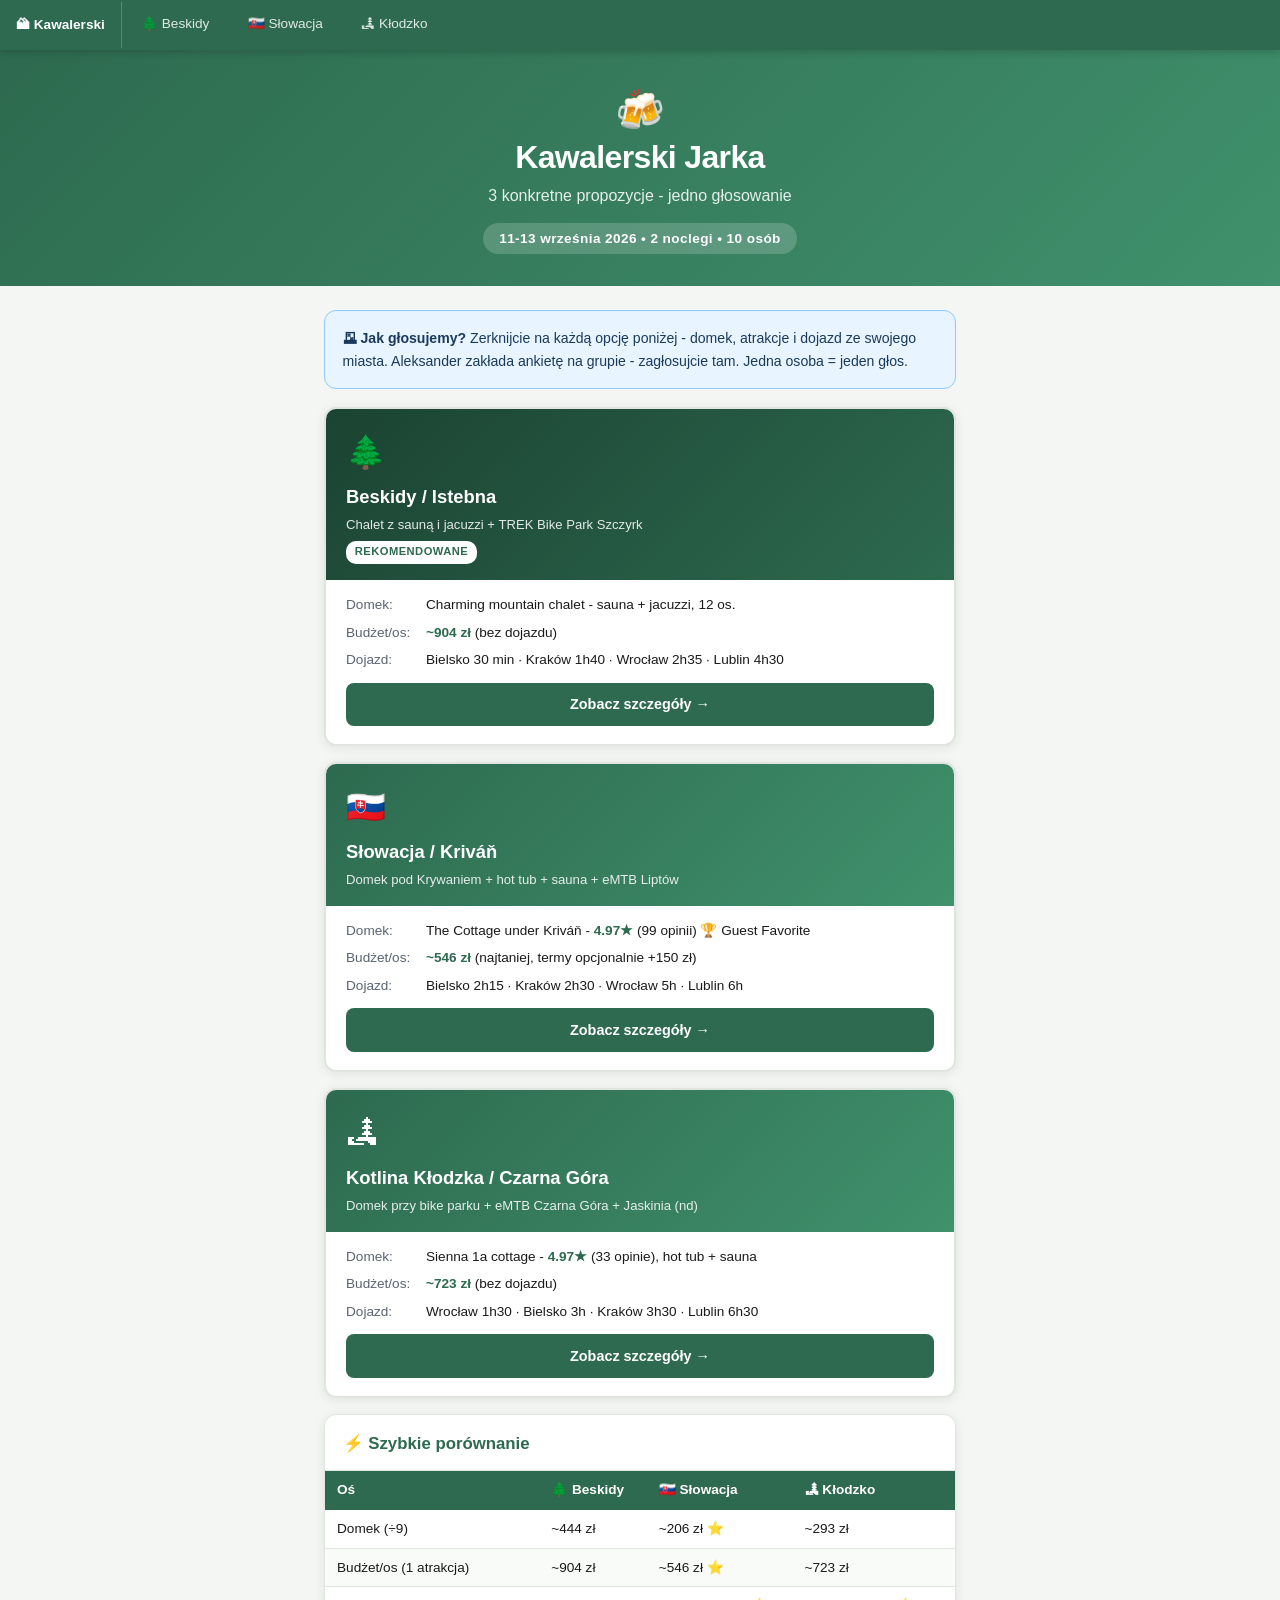
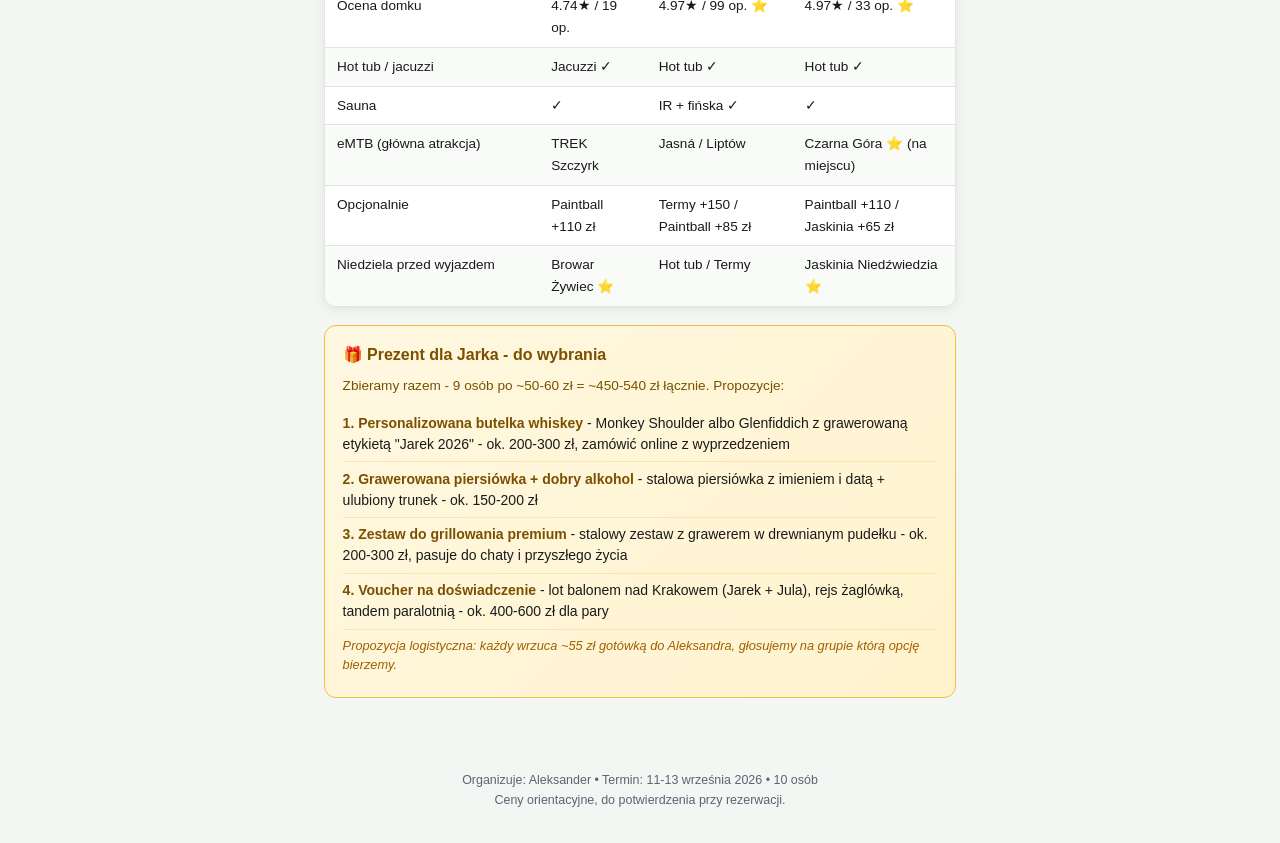
==== index.html @ 0583f452 "Budget: reduce to 1 main activity (eMTB), rest optional; add Fri/Sat/Sun schedule structure; fix Bes" ====
<!DOCTYPE html>
<html lang="pl">
<head>
  <meta charset="UTF-8">
  <meta name="viewport" content="width=device-width, initial-scale=1.0">
  <title>Kawalerski Jarka - 11-13.09.2026</title>
  <link rel="stylesheet" href="style.css">
</head>
<body>

<nav class="nav">
  <a href="index.html" class="nav-logo">🏔 Kawalerski</a>
  <a href="beskidy.html" class="nav-link">🌲 Beskidy</a>
  <a href="slowacja.html" class="nav-link">🇸🇰 Słowacja</a>
  <a href="klodzko.html" class="nav-link">🏞 Kłodzko</a>
</nav>

<div class="hero">
  <div class="hero-emoji">🍻</div>
  <h1 class="hero-title">Kawalerski Jarka</h1>
  <p class="hero-sub">3 konkretne propozycje - jedno głosowanie</p>
  <span class="hero-date">11-13 września 2026 &bull; 2 noclegi &bull; 10 osób</span>
</div>

<div class="container">

  <div class="poll-box">
    <p><strong>🗳 Jak głosujemy?</strong> Zerknijcie na każdą opcję poniżej - domek, atrakcje i dojazd ze swojego miasta. Aleksander zakłada ankietę na grupie - zagłosujcie tam. Jedna osoba = jeden głos.</p>
  </div>

  <a href="beskidy.html" class="option-card recommended">
    <div class="option-card-top">
      <div class="option-emoji">🌲</div>
      <div class="option-title">Beskidy / Istebna</div>
      <div class="option-tagline">Chalet z sauną i jacuzzi + TREK Bike Park Szczyrk</div>
      <span class="rec-badge">REKOMENDOWANE</span>
    </div>
    <div class="option-card-body">
      <div class="kv-row"><span class="kv-label">Domek:</span><span class="kv-val">Charming mountain chalet - sauna + jacuzzi, 12 os.</span></div>
      <div class="kv-row"><span class="kv-label">Budżet/os:</span><span class="kv-val"><strong>~904 zł</strong> (bez dojazdu)</span></div>
      <div class="kv-row"><span class="kv-label">Dojazd:</span><span class="kv-val">Bielsko 30 min · Kraków 1h40 · Wrocław 2h35 · Lublin 4h30</span></div>
      <div class="cta-btn">Zobacz szczegóły →</div>
    </div>
  </a>

  <a href="slowacja.html" class="option-card">
    <div class="option-card-top">
      <div class="option-emoji">🇸🇰</div>
      <div class="option-title">Słowacja / Kriváň</div>
      <div class="option-tagline">Domek pod Krywaniem + hot tub + sauna + eMTB Liptów</div>
    </div>
    <div class="option-card-body">
      <div class="kv-row"><span class="kv-label">Domek:</span><span class="kv-val">The Cottage under Kriváň - <strong>4.97★</strong> (99 opinii) 🏆 Guest Favorite</span></div>
      <div class="kv-row"><span class="kv-label">Budżet/os:</span><span class="kv-val"><strong>~546 zł</strong> (najtaniej, termy opcjonalnie +150 zł)</span></div>
      <div class="kv-row"><span class="kv-label">Dojazd:</span><span class="kv-val">Bielsko 2h15 · Kraków 2h30 · Wrocław 5h · Lublin 6h</span></div>
      <div class="cta-btn">Zobacz szczegóły →</div>
    </div>
  </a>

  <a href="klodzko.html" class="option-card">
    <div class="option-card-top">
      <div class="option-emoji">🏞</div>
      <div class="option-title">Kotlina Kłodzka / Czarna Góra</div>
      <div class="option-tagline">Domek przy bike parku + eMTB Czarna Góra + Jaskinia (nd)</div>
    </div>
    <div class="option-card-body">
      <div class="kv-row"><span class="kv-label">Domek:</span><span class="kv-val">Sienna 1a cottage - <strong>4.97★</strong> (33 opinie), hot tub + sauna</span></div>
      <div class="kv-row"><span class="kv-label">Budżet/os:</span><span class="kv-val"><strong>~723 zł</strong> (bez dojazdu)</span></div>
      <div class="kv-row"><span class="kv-label">Dojazd:</span><span class="kv-val">Wrocław 1h30 · Bielsko 3h · Kraków 3h30 · Lublin 6h30</span></div>
      <div class="cta-btn">Zobacz szczegóły →</div>
    </div>
  </a>

  <div class="card">
    <div class="card-header"><h2>⚡ Szybkie porównanie</h2></div>
    <div class="card-body" style="padding: 0;">
      <table>
        <thead>
          <tr>
            <th style="width:34%">Oś</th>
            <th>🌲 Beskidy</th>
            <th>🇸🇰 Słowacja</th>
            <th>🏞 Kłodzko</th>
          </tr>
        </thead>
        <tbody>
          <tr>
            <td>Domek (÷9)</td>
            <td>~444 zł</td>
            <td>~206 zł ⭐</td>
            <td>~293 zł</td>
          </tr>
          <tr>
            <td>Budżet/os (1 atrakcja)</td>
            <td>~904 zł</td>
            <td>~546 zł ⭐</td>
            <td>~723 zł</td>
          </tr>
          <tr>
            <td>Ocena domku</td>
            <td>4.74★ / 19 op.</td>
            <td>4.97★ / 99 op. ⭐</td>
            <td>4.97★ / 33 op. ⭐</td>
          </tr>
          <tr>
            <td>Hot tub / jacuzzi</td>
            <td>Jacuzzi ✓</td>
            <td>Hot tub ✓</td>
            <td>Hot tub ✓</td>
          </tr>
          <tr>
            <td>Sauna</td>
            <td>✓</td>
            <td>IR + fińska ✓</td>
            <td>✓</td>
          </tr>
          <tr>
            <td>eMTB (główna atrakcja)</td>
            <td>TREK Szczyrk</td>
            <td>Jasná / Liptów</td>
            <td>Czarna Góra ⭐ (na miejscu)</td>
          </tr>
          <tr>
            <td>Opcjonalnie</td>
            <td>Paintball +110 zł</td>
            <td>Termy +150 / Paintball +85 zł</td>
            <td>Paintball +110 / Jaskinia +65 zł</td>
          </tr>
          <tr>
            <td>Niedziela przed wyjazdem</td>
            <td>Browar Żywiec ⭐</td>
            <td>Hot tub / Termy</td>
            <td>Jaskinia Niedźwiedzia ⭐</td>
          </tr>
        </tbody>
      </table>
    </div>
  </div>

  <div class="gift-card">
    <h2>🎁 Prezent dla Jarka - do wybrania</h2>
    <p style="font-size:0.85rem; color:#7a5000; margin-bottom:0.6rem;">Zbieramy razem - 9 osób po ~50-60 zł = ~450-540 zł łącznie. Propozycje:</p>
    <div class="gift-item"><strong>1. Personalizowana butelka whiskey</strong> - Monkey Shoulder albo Glenfiddich z grawerowaną etykietą "Jarek 2026" - ok. 200-300 zł, zamówić online z wyprzedzeniem</div>
    <div class="gift-item"><strong>2. Grawerowana piersiówka + dobry alkohol</strong> - stalowa piersiówka z imieniem i datą + ulubiony trunek - ok. 150-200 zł</div>
    <div class="gift-item"><strong>3. Zestaw do grillowania premium</strong> - stalowy zestaw z grawerem w drewnianym pudełku - ok. 200-300 zł, pasuje do chaty i przyszłego życia</div>
    <div class="gift-item"><strong>4. Voucher na doświadczenie</strong> - lot balonem nad Krakowem (Jarek + Jula), rejs żaglówką, tandem paralotnią - ok. 400-600 zł dla pary</div>
    <div class="gift-item" style="border-bottom:none; font-size:0.8rem; color:#a06000;"><em>Propozycja logistyczna: każdy wrzuca ~55 zł gotówką do Aleksandra, głosujemy na grupie którą opcję bierzemy.</em></div>
  </div>

</div>

<div class="footer">
  Organizuje: Aleksander &bull; Termin: 11-13 września 2026 &bull; 10 osób<br>
  Ceny orientacyjne, do potwierdzenia przy rezerwacji.
</div>

</body>
</html>
---- style.css ----
/* ===== RESET & BASE ===== */
*, *::before, *::after { box-sizing: border-box; margin: 0; padding: 0; }

:root {
  --bg: #f4f6f3;
  --card: #ffffff;
  --green: #2d6a4f;
  --green-light: #40916c;
  --green-pale: #d8f3dc;
  --orange: #e76f51;
  --orange-pale: #fdf0eb;
  --text: #1a1a1a;
  --muted: #5a6472;
  --border: #e0e5e0;
  --shadow: 0 2px 12px rgba(0,0,0,0.08);
  --radius: 12px;
}

html { font-size: 16px; scroll-behavior: smooth; }

body {
  font-family: -apple-system, BlinkMacSystemFont, "Segoe UI", Roboto, sans-serif;
  background: var(--bg);
  color: var(--text);
  line-height: 1.6;
  min-height: 100vh;
}

a { color: var(--green); text-decoration: none; }
a:hover { text-decoration: underline; }

img { max-width: 100%; }

/* ===== NAV ===== */
.nav {
  position: sticky;
  top: 0;
  z-index: 100;
  background: var(--green);
  color: #fff;
  display: flex;
  align-items: center;
  gap: 0;
  overflow-x: auto;
  -webkit-overflow-scrolling: touch;
  box-shadow: 0 2px 8px rgba(0,0,0,0.18);
}

.nav-logo {
  font-weight: 700;
  font-size: 0.85rem;
  white-space: nowrap;
  padding: 0.75rem 1rem;
  color: #fff;
  border-right: 1px solid rgba(255,255,255,0.2);
  text-decoration: none;
}

.nav-link {
  display: block;
  padding: 0.75rem 1rem;
  color: rgba(255,255,255,0.85);
  font-size: 0.8rem;
  white-space: nowrap;
  font-weight: 500;
  border-bottom: 3px solid transparent;
  transition: color 0.15s, border-color 0.15s;
  text-decoration: none;
}

.nav-link:hover,
.nav-link.active {
  color: #fff;
  border-bottom-color: #fff;
  text-decoration: none;
}

/* ===== HERO ===== */
.hero {
  background: linear-gradient(135deg, var(--green) 0%, var(--green-light) 100%);
  color: #fff;
  padding: 2.5rem 1.25rem 2rem;
  text-align: center;
}

.hero-emoji { font-size: 2.5rem; line-height: 1; margin-bottom: 0.5rem; }
.hero-title { font-size: 1.7rem; font-weight: 800; letter-spacing: -0.02em; line-height: 1.2; }
.hero-sub { font-size: 1rem; opacity: 0.88; margin-top: 0.4rem; font-weight: 400; }
.hero-date {
  display: inline-block;
  margin-top: 0.9rem;
  background: rgba(255,255,255,0.18);
  border-radius: 20px;
  padding: 0.3rem 1rem;
  font-size: 0.85rem;
  font-weight: 600;
  letter-spacing: 0.03em;
}

/* Region hero */
.hero-region {
  background: linear-gradient(135deg, #1b4332 0%, var(--green) 100%);
  padding: 2rem 1.25rem 1.5rem;
}
.hero-region .hero-title { font-size: 1.5rem; }

/* ===== MAIN CONTAINER ===== */
.container {
  max-width: 680px;
  margin: 0 auto;
  padding: 1.25rem;
}

/* ===== ALERT BOX ===== */
.alert {
  background: var(--orange-pale);
  border-left: 4px solid var(--orange);
  border-radius: var(--radius);
  padding: 1rem 1.1rem;
  margin-bottom: 1.25rem;
}
.alert-title { font-weight: 700; font-size: 0.95rem; margin-bottom: 0.25rem; }
.alert p { font-size: 0.88rem; color: #444; line-height: 1.5; }

/* ===== CARDS ===== */
.card {
  background: var(--card);
  border-radius: var(--radius);
  box-shadow: var(--shadow);
  margin-bottom: 1.1rem;
  overflow: hidden;
  border: 1px solid var(--border);
}

.card-header {
  padding: 1rem 1.1rem 0.75rem;
  border-bottom: 1px solid var(--border);
}

.card-header h2 {
  font-size: 1.05rem;
  font-weight: 700;
  color: var(--green);
  display: flex;
  align-items: center;
  gap: 0.4rem;
}

.card-body { padding: 0.9rem 1.1rem; }

/* ===== OPTION CARDS (index) ===== */
.option-card {
  display: block;
  background: var(--card);
  border-radius: var(--radius);
  box-shadow: var(--shadow);
  margin-bottom: 1rem;
  overflow: hidden;
  border: 2px solid var(--border);
  transition: border-color 0.18s, box-shadow 0.18s;
  text-decoration: none;
  color: var(--text);
}

.option-card:hover {
  border-color: var(--green-light);
  box-shadow: 0 4px 20px rgba(45,106,79,0.15);
  text-decoration: none;
}

.option-card-top {
  background: linear-gradient(135deg, var(--green) 0%, var(--green-light) 100%);
  color: #fff;
  padding: 1.1rem 1.25rem 1rem;
}

.option-card.recommended .option-card-top {
  background: linear-gradient(135deg, #1b4332 0%, var(--green) 100%);
}

.option-card-top .option-emoji { font-size: 2rem; }
.option-card-top .option-title {
  font-size: 1.15rem;
  font-weight: 800;
  margin-top: 0.25rem;
}
.option-card-top .option-tagline {
  font-size: 0.82rem;
  opacity: 0.88;
  margin-top: 0.15rem;
}

.rec-badge {
  display: inline-block;
  background: #fff;
  color: var(--green);
  font-size: 0.7rem;
  font-weight: 700;
  border-radius: 10px;
  padding: 0.15rem 0.55rem;
  margin-top: 0.4rem;
  letter-spacing: 0.04em;
}

.option-card-body { padding: 0.9rem 1.25rem 1rem; }

.kv-row {
  display: flex;
  gap: 0.5rem;
  font-size: 0.85rem;
  margin-bottom: 0.35rem;
}
.kv-label { color: var(--muted); flex-shrink: 0; width: 72px; }
.kv-val { font-weight: 500; }
.kv-val strong { color: var(--green); }

.cta-btn {
  display: block;
  margin: 0.75rem 0 0.1rem;
  background: var(--green);
  color: #fff;
  border-radius: 8px;
  padding: 0.65rem 1rem;
  text-align: center;
  font-weight: 700;
  font-size: 0.9rem;
  text-decoration: none;
  transition: background 0.15s;
}
.cta-btn:hover { background: var(--green-light); text-decoration: none; color: #fff; }

/* ===== TABLES ===== */
table {
  width: 100%;
  border-collapse: collapse;
  font-size: 0.85rem;
}

th {
  background: var(--green);
  color: #fff;
  padding: 0.55rem 0.75rem;
  text-align: left;
  font-weight: 600;
}

td {
  padding: 0.5rem 0.75rem;
  border-bottom: 1px solid var(--border);
  vertical-align: top;
}

tr:last-child td { border-bottom: none; }
tr:nth-child(even) td { background: #f9fbf9; }

.total-row td { font-weight: 700; background: var(--green-pale) !important; }

/* ===== PILLS / BADGES ===== */
.badge {
  display: inline-block;
  padding: 0.2rem 0.6rem;
  border-radius: 12px;
  font-size: 0.75rem;
  font-weight: 600;
}
.badge-green { background: var(--green-pale); color: var(--green); }
.badge-orange { background: var(--orange-pale); color: #c0392b; }

/* ===== PROS/CONS ===== */
.pro-con { display: flex; flex-direction: column; gap: 0.4rem; }
.pro, .con {
  font-size: 0.875rem;
  padding: 0.35rem 0.75rem;
  border-radius: 8px;
}
.pro { background: var(--green-pale); color: #1b4332; }
.pro::before { content: "✓ "; font-weight: 700; }
.con { background: #fff3f2; color: #7b2d2d; }
.con::before { content: "- "; font-weight: 700; }

/* ===== SECTION HEADINGS ===== */
.section-title {
  font-size: 0.7rem;
  font-weight: 700;
  letter-spacing: 0.08em;
  text-transform: uppercase;
  color: var(--muted);
  margin-bottom: 0.6rem;
  margin-top: 0.25rem;
}

/* ===== INFO LIST ===== */
.info-list { list-style: none; }
.info-list li {
  font-size: 0.875rem;
  padding: 0.3rem 0;
  border-bottom: 1px solid var(--border);
  line-height: 1.5;
}
.info-list li:last-child { border-bottom: none; }
.info-list li::before { content: "- "; color: var(--green); font-weight: 700; }

/* ===== FOOTER ===== */
.footer {
  text-align: center;
  color: var(--muted);
  font-size: 0.78rem;
  padding: 2rem 1rem;
}

/* ===== HOW TO VOTE ===== */
.vote-box {
  background: var(--green-pale);
  border-radius: var(--radius);
  padding: 1rem 1.1rem;
  margin-bottom: 1.25rem;
  border: 1px solid rgba(45,106,79,0.2);
}
.vote-box p { font-size: 0.88rem; color: #1b4332; }

/* ===== BACK LINK ===== */
.back-link {
  display: inline-flex;
  align-items: center;
  gap: 0.35rem;
  color: var(--muted);
  font-size: 0.82rem;
  padding: 0.6rem 0 0.5rem;
}
.back-link:hover { color: var(--green); text-decoration: none; }

/* ===== PHOTO GALLERY ===== */
.photo-gallery {
  display: flex;
  gap: 0.5rem;
  overflow-x: auto;
  -webkit-overflow-scrolling: touch;
  padding-bottom: 0.5rem;
  scroll-snap-type: x mandatory;
  margin: -0.1rem -0.1rem 0.75rem;
}
.photo-gallery img {
  width: 260px;
  height: 180px;
  object-fit: cover;
  border-radius: 8px;
  flex-shrink: 0;
  scroll-snap-align: start;
  border: 1px solid var(--border);
}
.photo-gallery a { display: contents; }

/* ===== AIRBNB BADGE ===== */
.airbnb-link {
  display: inline-flex;
  align-items: center;
  gap: 0.4rem;
  background: #FF5A5F;
  color: #fff;
  border-radius: 8px;
  padding: 0.45rem 0.9rem;
  font-size: 0.8rem;
  font-weight: 700;
  text-decoration: none;
  margin-bottom: 0.75rem;
}
.airbnb-link:hover { background: #e0484d; color: #fff; text-decoration: none; }

/* ===== RATING BADGE ===== */
.rating-row {
  display: flex;
  align-items: center;
  gap: 0.6rem;
  margin-bottom: 0.5rem;
  flex-wrap: wrap;
}
.rating-badge {
  display: inline-flex;
  align-items: center;
  gap: 0.25rem;
  background: #fff8e1;
  color: #8a6000;
  border-radius: 8px;
  padding: 0.25rem 0.6rem;
  font-size: 0.8rem;
  font-weight: 700;
  border: 1px solid #f0d060;
}
.guest-fav {
  display: inline-block;
  background: var(--green-pale);
  color: var(--green);
  border-radius: 8px;
  padding: 0.25rem 0.6rem;
  font-size: 0.78rem;
  font-weight: 600;
}

/* ===== GIFT SECTION ===== */
.gift-card {
  background: linear-gradient(135deg, #fff8e1, #fff3cd);
  border: 1.5px solid #f0c040;
  border-radius: var(--radius);
  padding: 1rem 1.1rem;
  margin-bottom: 1.1rem;
}
.gift-card h2 { color: #7a5000; font-size: 1rem; margin-bottom: 0.5rem; }
.gift-item {
  font-size: 0.875rem;
  padding: 0.4rem 0;
  border-bottom: 1px solid rgba(240,192,64,0.3);
  line-height: 1.5;
}
.gift-item:last-child { border-bottom: none; }
.gift-item strong { color: #7a5000; }

/* ===== POLL BOX ===== */
.poll-box {
  background: #e8f4ff;
  border: 1.5px solid #90caf9;
  border-radius: var(--radius);
  padding: 1rem 1.1rem;
  margin-bottom: 1.1rem;
}
.poll-box p { font-size: 0.88rem; color: #1a3a5c; line-height: 1.6; }
.poll-box strong { color: #1a3a5c; }

/* ===== RESPONSIVE ===== */
@media (min-width: 480px) {
  .hero-title { font-size: 2rem; }
  .hero-region .hero-title { font-size: 1.75rem; }
  .nav-link { font-size: 0.85rem; padding: 0.8rem 1.2rem; }
  .container { padding: 1.5rem; }
}
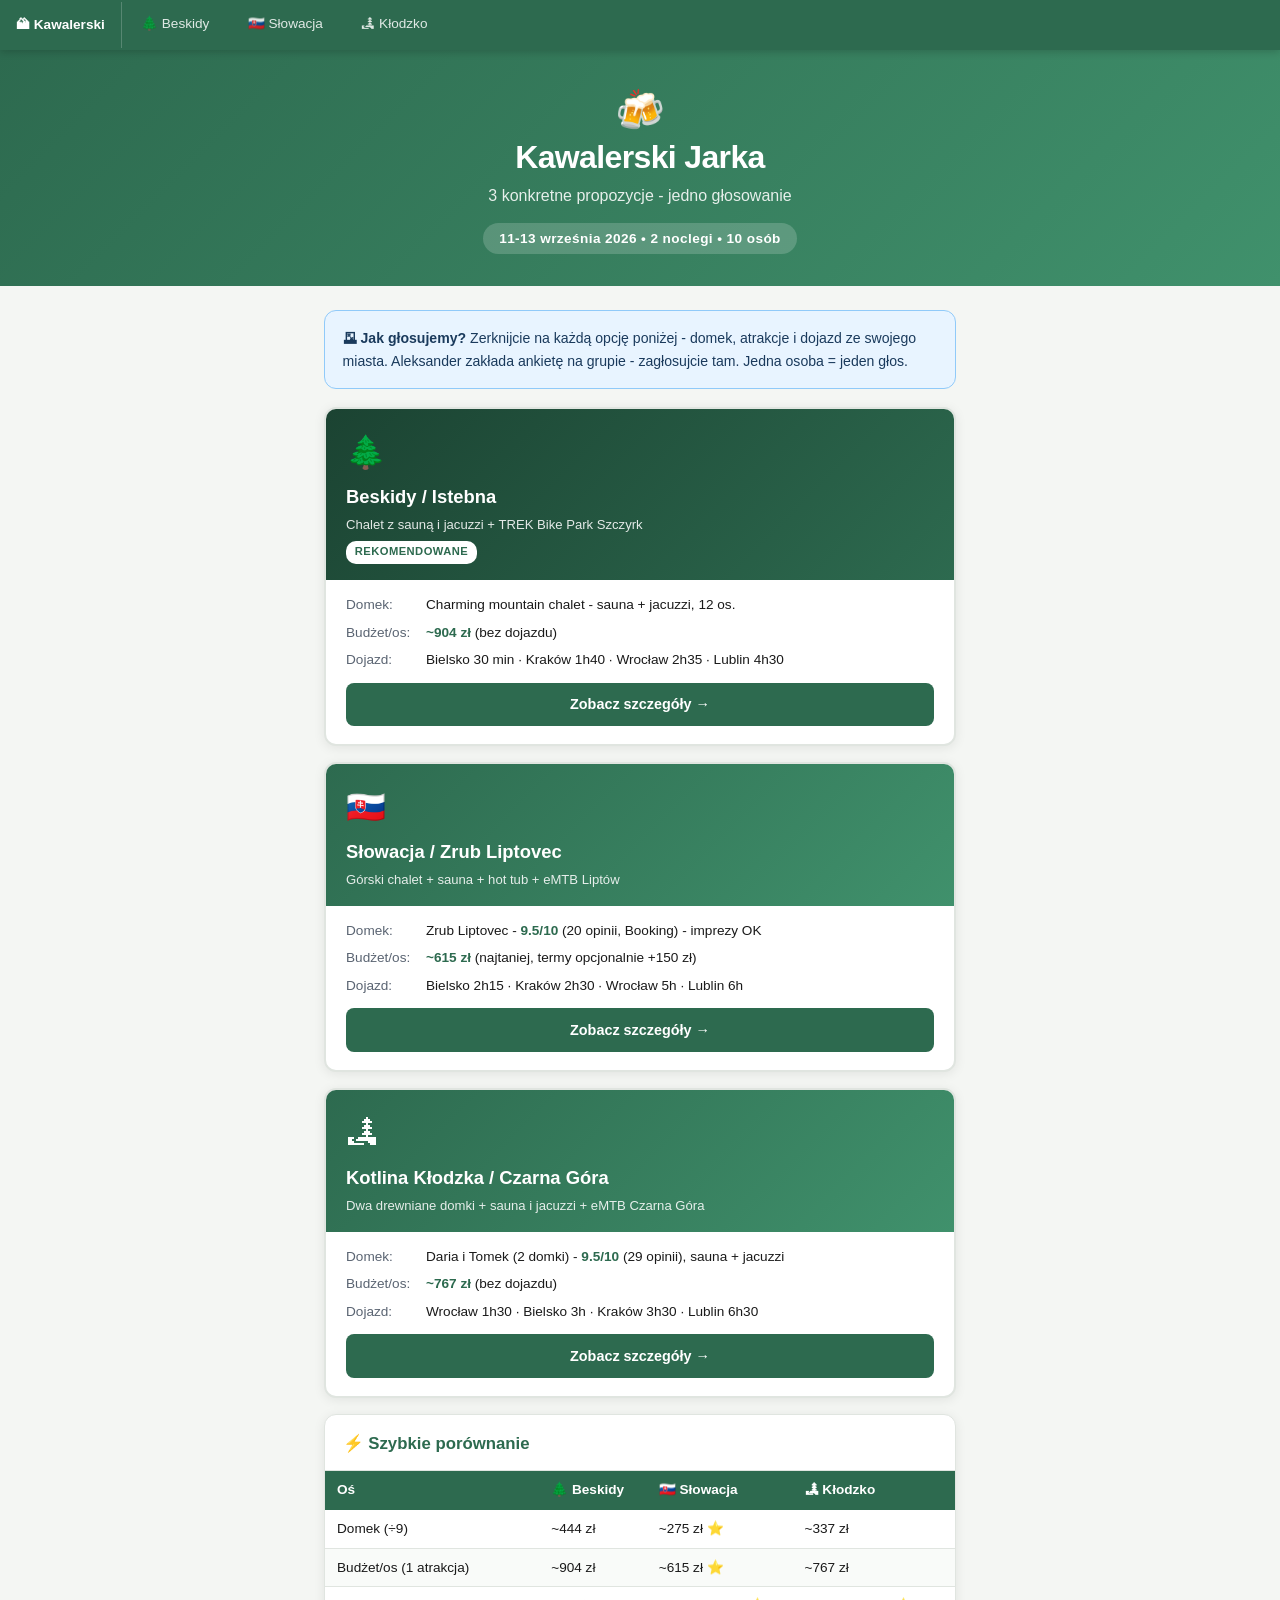
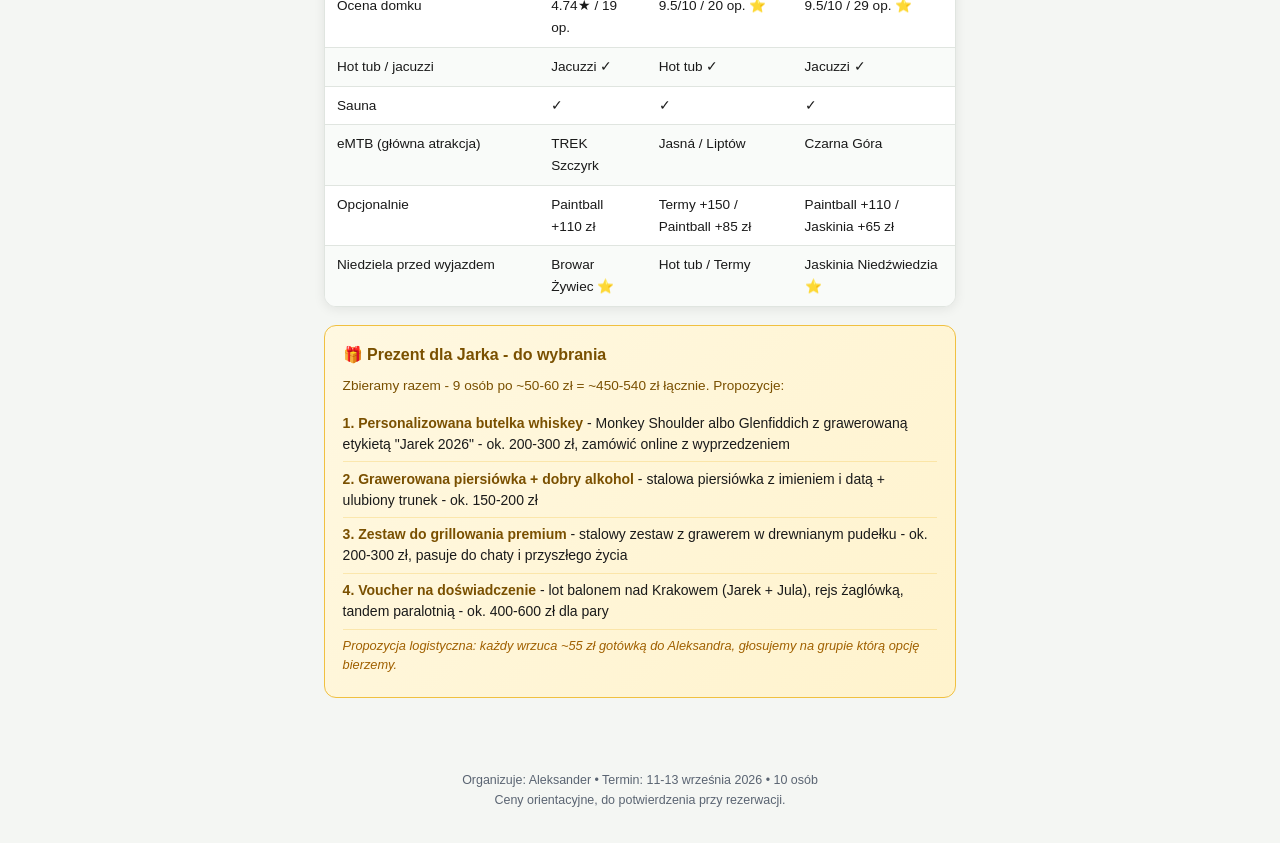
==== commit f3979aaf: "Update all cabins: Zrub Liptovec (SK) + Daria i Tomek (Klodzko), new budgets" ====
--- a/index.html
+++ b/index.html
@@ -46,12 +46,12 @@
   <a href="slowacja.html" class="option-card">
     <div class="option-card-top">
       <div class="option-emoji">🇸🇰</div>
-      <div class="option-title">Słowacja / Kriváň</div>
-      <div class="option-tagline">Domek pod Krywaniem + hot tub + sauna + eMTB Liptów</div>
+      <div class="option-title">Słowacja / Zrub Liptovec</div>
+      <div class="option-tagline">Górski chalet + sauna + hot tub + eMTB Liptów</div>
     </div>
     <div class="option-card-body">
-      <div class="kv-row"><span class="kv-label">Domek:</span><span class="kv-val">The Cottage under Kriváň - <strong>4.97★</strong> (99 opinii) 🏆 Guest Favorite</span></div>
-      <div class="kv-row"><span class="kv-label">Budżet/os:</span><span class="kv-val"><strong>~546 zł</strong> (najtaniej, termy opcjonalnie +150 zł)</span></div>
+      <div class="kv-row"><span class="kv-label">Domek:</span><span class="kv-val">Zrub Liptovec - <strong>9.5/10</strong> (20 opinii, Booking) - imprezy OK</span></div>
+      <div class="kv-row"><span class="kv-label">Budżet/os:</span><span class="kv-val"><strong>~615 zł</strong> (najtaniej, termy opcjonalnie +150 zł)</span></div>
       <div class="kv-row"><span class="kv-label">Dojazd:</span><span class="kv-val">Bielsko 2h15 · Kraków 2h30 · Wrocław 5h · Lublin 6h</span></div>
       <div class="cta-btn">Zobacz szczegóły →</div>
     </div>
@@ -61,11 +61,11 @@
     <div class="option-card-top">
       <div class="option-emoji">🏞</div>
       <div class="option-title">Kotlina Kłodzka / Czarna Góra</div>
-      <div class="option-tagline">Domek przy bike parku + eMTB Czarna Góra + Jaskinia (nd)</div>
+      <div class="option-tagline">Dwa drewniane domki + sauna i jacuzzi + eMTB Czarna Góra</div>
     </div>
     <div class="option-card-body">
-      <div class="kv-row"><span class="kv-label">Domek:</span><span class="kv-val">Sienna 1a cottage - <strong>4.97★</strong> (33 opinie), hot tub + sauna</span></div>
-      <div class="kv-row"><span class="kv-label">Budżet/os:</span><span class="kv-val"><strong>~723 zł</strong> (bez dojazdu)</span></div>
+      <div class="kv-row"><span class="kv-label">Domek:</span><span class="kv-val">Daria i Tomek (2 domki) - <strong>9.5/10</strong> (29 opinii), sauna + jacuzzi</span></div>
+      <div class="kv-row"><span class="kv-label">Budżet/os:</span><span class="kv-val"><strong>~767 zł</strong> (bez dojazdu)</span></div>
       <div class="kv-row"><span class="kv-label">Dojazd:</span><span class="kv-val">Wrocław 1h30 · Bielsko 3h · Kraków 3h30 · Lublin 6h30</span></div>
       <div class="cta-btn">Zobacz szczegóły →</div>
     </div>
@@ -87,38 +87,38 @@
           <tr>
             <td>Domek (÷9)</td>
             <td>~444 zł</td>
-            <td>~206 zł ⭐</td>
-            <td>~293 zł</td>
+            <td>~275 zł ⭐</td>
+            <td>~337 zł</td>
           </tr>
           <tr>
             <td>Budżet/os (1 atrakcja)</td>
             <td>~904 zł</td>
-            <td>~546 zł ⭐</td>
-            <td>~723 zł</td>
+            <td>~615 zł ⭐</td>
+            <td>~767 zł</td>
           </tr>
           <tr>
             <td>Ocena domku</td>
             <td>4.74★ / 19 op.</td>
-            <td>4.97★ / 99 op. ⭐</td>
-            <td>4.97★ / 33 op. ⭐</td>
+            <td>9.5/10 / 20 op. ⭐</td>
+            <td>9.5/10 / 29 op. ⭐</td>
           </tr>
           <tr>
             <td>Hot tub / jacuzzi</td>
             <td>Jacuzzi ✓</td>
             <td>Hot tub ✓</td>
-            <td>Hot tub ✓</td>
+            <td>Jacuzzi ✓</td>
           </tr>
           <tr>
             <td>Sauna</td>
             <td>✓</td>
-            <td>IR + fińska ✓</td>
+            <td>✓</td>
             <td>✓</td>
           </tr>
           <tr>
             <td>eMTB (główna atrakcja)</td>
             <td>TREK Szczyrk</td>
             <td>Jasná / Liptów</td>
-            <td>Czarna Góra ⭐ (na miejscu)</td>
+            <td>Czarna Góra</td>
           </tr>
           <tr>
             <td>Opcjonalnie</td>
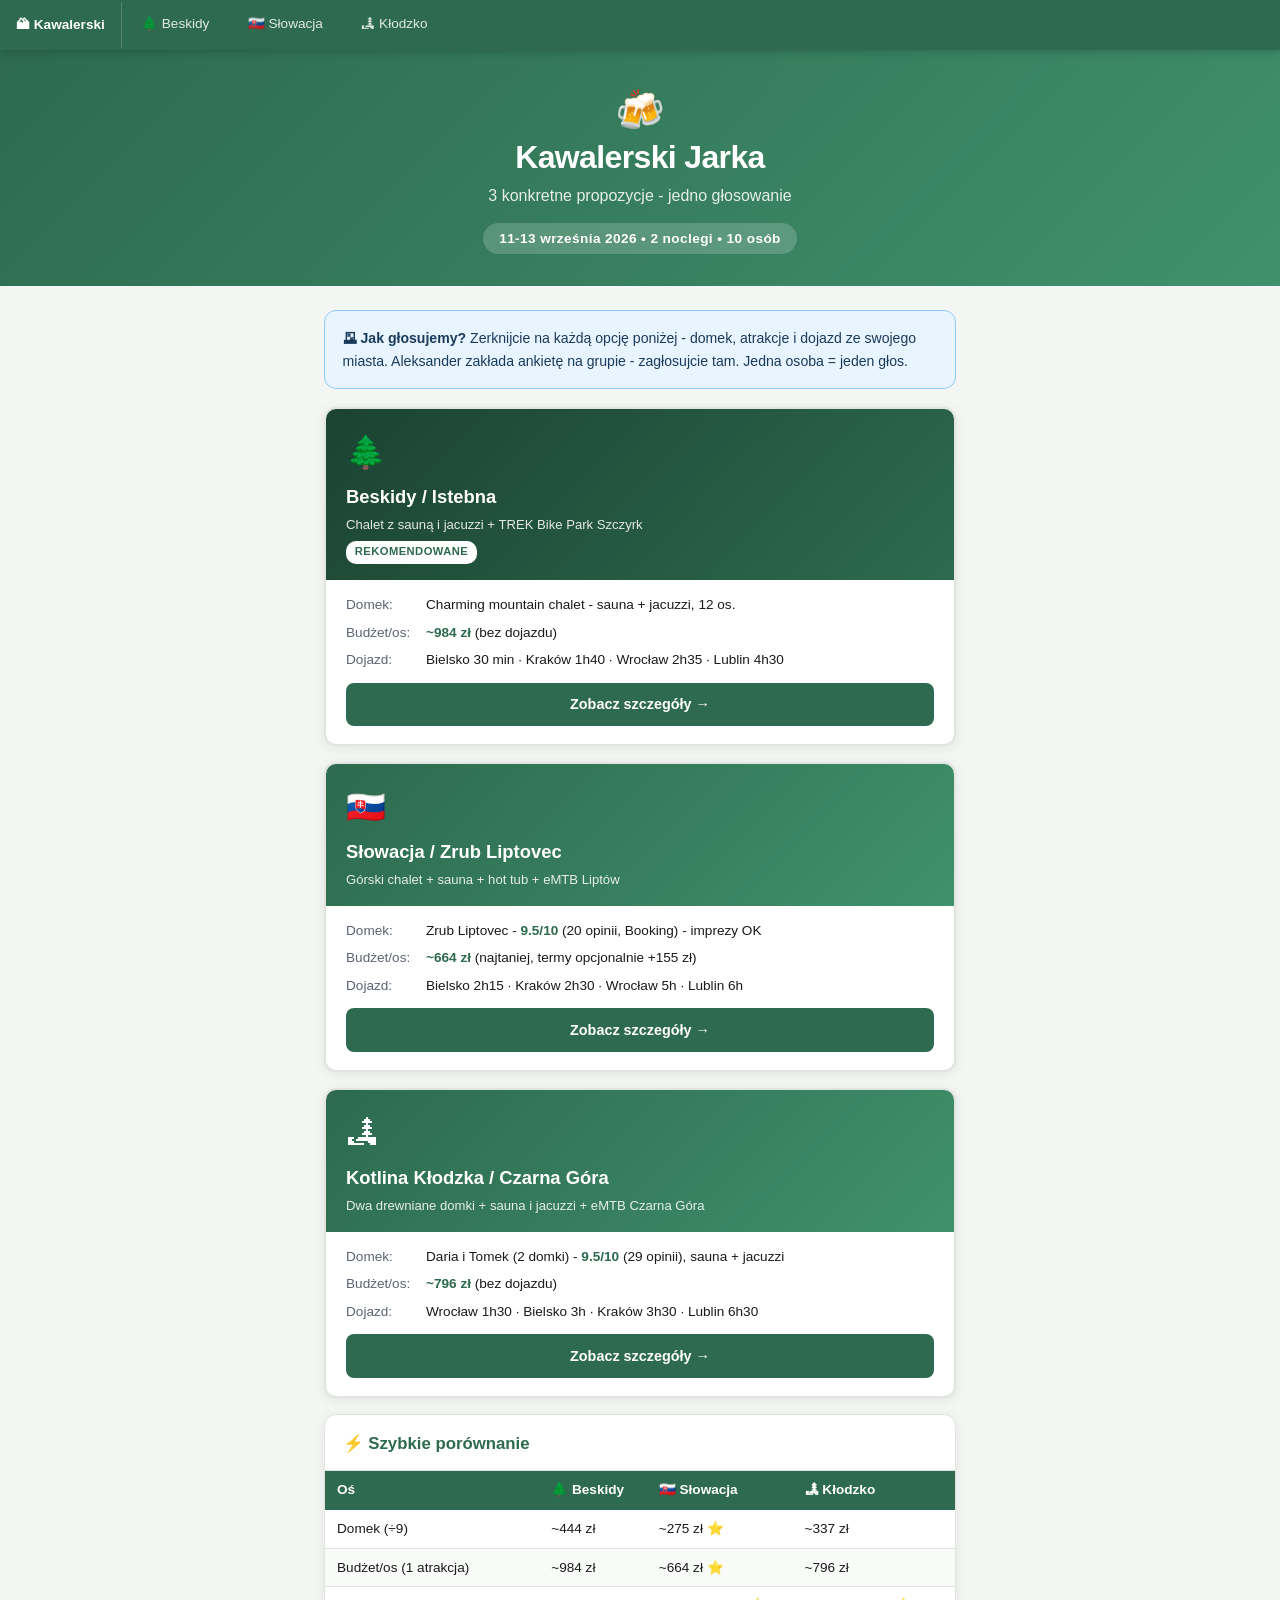
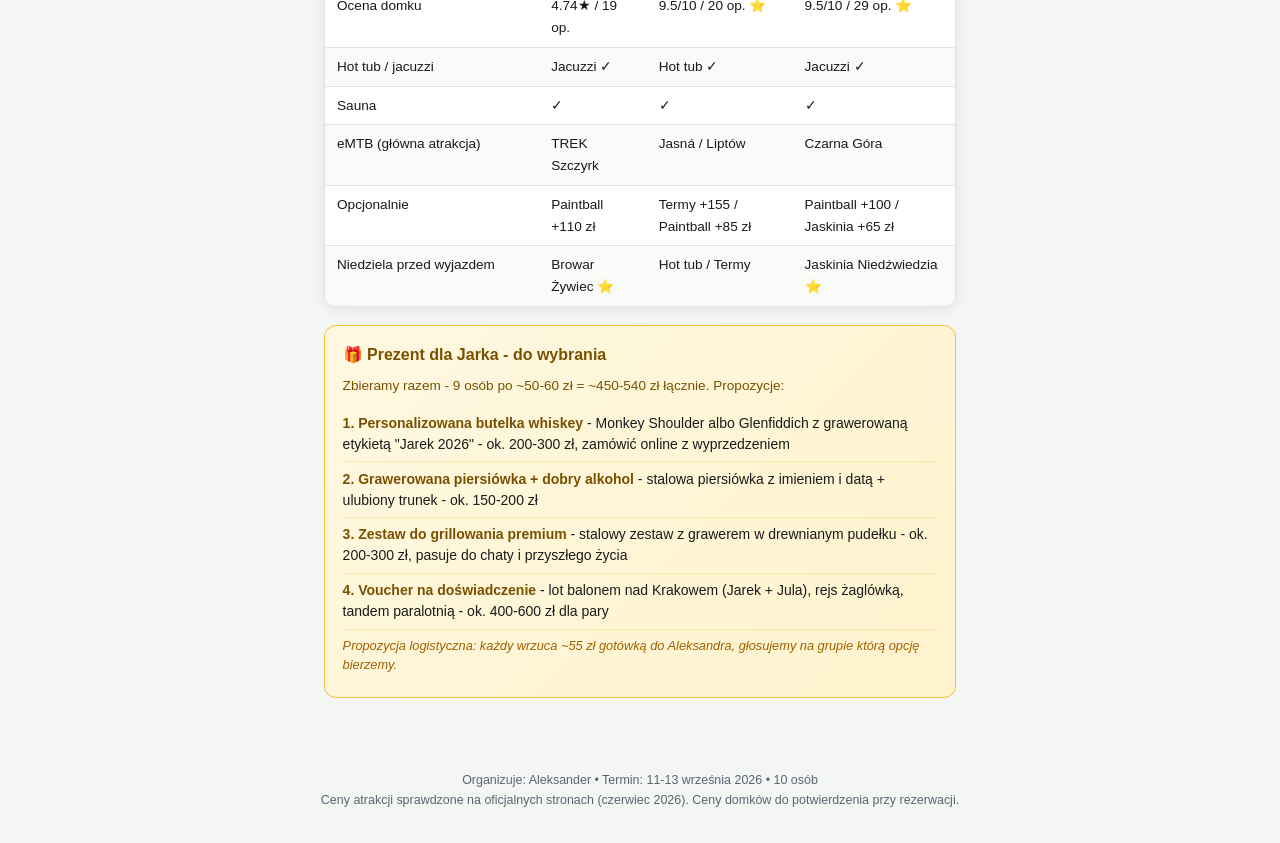
==== commit 38a3d3b3: "Fact-check: update all attraction prices from official sources (June 2026)" ====
--- a/index.html
+++ b/index.html
@@ -37,7 +37,7 @@
     </div>
     <div class="option-card-body">
       <div class="kv-row"><span class="kv-label">Domek:</span><span class="kv-val">Charming mountain chalet - sauna + jacuzzi, 12 os.</span></div>
-      <div class="kv-row"><span class="kv-label">Budżet/os:</span><span class="kv-val"><strong>~904 zł</strong> (bez dojazdu)</span></div>
+      <div class="kv-row"><span class="kv-label">Budżet/os:</span><span class="kv-val"><strong>~984 zł</strong> (bez dojazdu)</span></div>
       <div class="kv-row"><span class="kv-label">Dojazd:</span><span class="kv-val">Bielsko 30 min · Kraków 1h40 · Wrocław 2h35 · Lublin 4h30</span></div>
       <div class="cta-btn">Zobacz szczegóły →</div>
     </div>
@@ -51,7 +51,7 @@
     </div>
     <div class="option-card-body">
       <div class="kv-row"><span class="kv-label">Domek:</span><span class="kv-val">Zrub Liptovec - <strong>9.5/10</strong> (20 opinii, Booking) - imprezy OK</span></div>
-      <div class="kv-row"><span class="kv-label">Budżet/os:</span><span class="kv-val"><strong>~615 zł</strong> (najtaniej, termy opcjonalnie +150 zł)</span></div>
+      <div class="kv-row"><span class="kv-label">Budżet/os:</span><span class="kv-val"><strong>~664 zł</strong> (najtaniej, termy opcjonalnie +155 zł)</span></div>
       <div class="kv-row"><span class="kv-label">Dojazd:</span><span class="kv-val">Bielsko 2h15 · Kraków 2h30 · Wrocław 5h · Lublin 6h</span></div>
       <div class="cta-btn">Zobacz szczegóły →</div>
     </div>
@@ -65,7 +65,7 @@
     </div>
     <div class="option-card-body">
       <div class="kv-row"><span class="kv-label">Domek:</span><span class="kv-val">Daria i Tomek (2 domki) - <strong>9.5/10</strong> (29 opinii), sauna + jacuzzi</span></div>
-      <div class="kv-row"><span class="kv-label">Budżet/os:</span><span class="kv-val"><strong>~767 zł</strong> (bez dojazdu)</span></div>
+      <div class="kv-row"><span class="kv-label">Budżet/os:</span><span class="kv-val"><strong>~796 zł</strong> (bez dojazdu)</span></div>
       <div class="kv-row"><span class="kv-label">Dojazd:</span><span class="kv-val">Wrocław 1h30 · Bielsko 3h · Kraków 3h30 · Lublin 6h30</span></div>
       <div class="cta-btn">Zobacz szczegóły →</div>
     </div>
@@ -92,9 +92,9 @@
           </tr>
           <tr>
             <td>Budżet/os (1 atrakcja)</td>
-            <td>~904 zł</td>
-            <td>~615 zł ⭐</td>
-            <td>~767 zł</td>
+            <td>~984 zł</td>
+            <td>~664 zł ⭐</td>
+            <td>~796 zł</td>
           </tr>
           <tr>
             <td>Ocena domku</td>
@@ -123,8 +123,8 @@
           <tr>
             <td>Opcjonalnie</td>
             <td>Paintball +110 zł</td>
-            <td>Termy +150 / Paintball +85 zł</td>
-            <td>Paintball +110 / Jaskinia +65 zł</td>
+            <td>Termy +155 / Paintball +85 zł</td>
+            <td>Paintball +100 / Jaskinia +65 zł</td>
           </tr>
           <tr>
             <td>Niedziela przed wyjazdem</td>
@@ -151,7 +151,7 @@
 
 <div class="footer">
   Organizuje: Aleksander &bull; Termin: 11-13 września 2026 &bull; 10 osób<br>
-  Ceny orientacyjne, do potwierdzenia przy rezerwacji.
+  Ceny atrakcji sprawdzone na oficjalnych stronach (czerwiec 2026). Ceny domków do potwierdzenia przy rezerwacji.
 </div>
 
 </body>
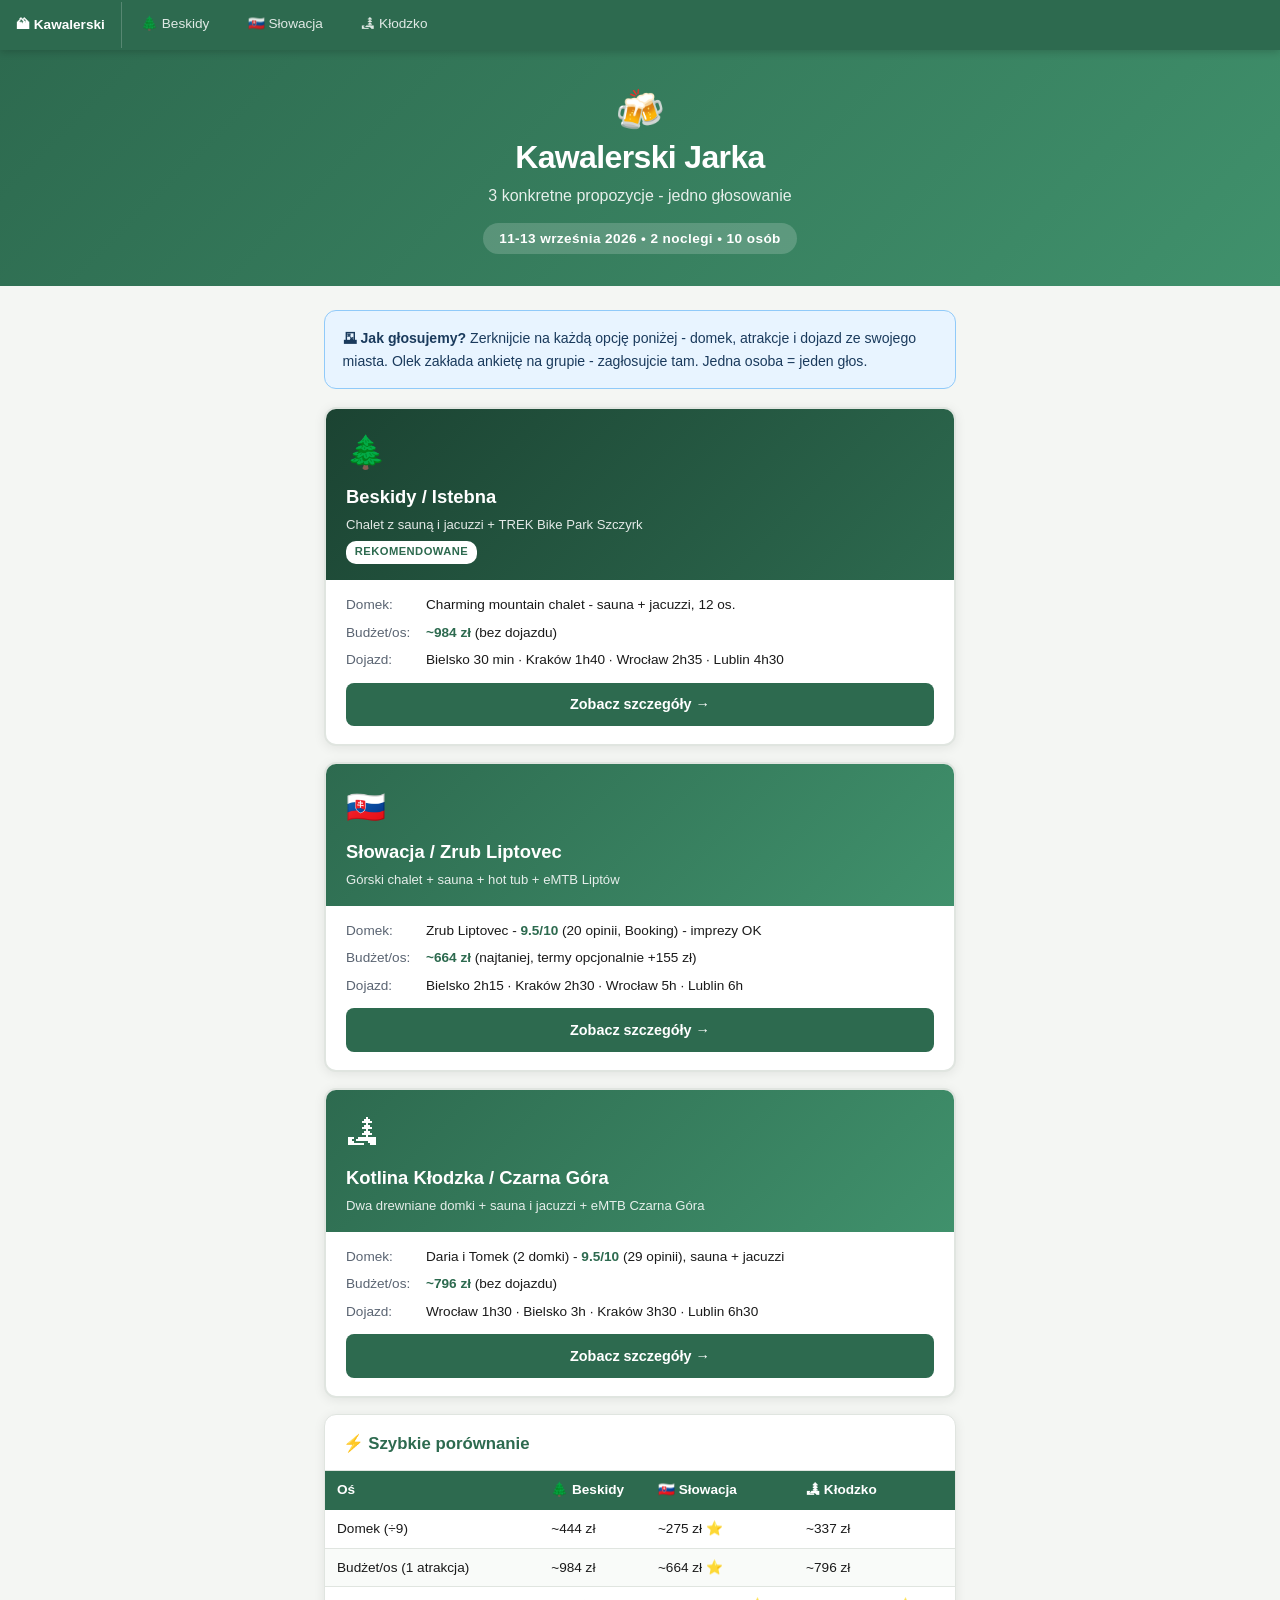
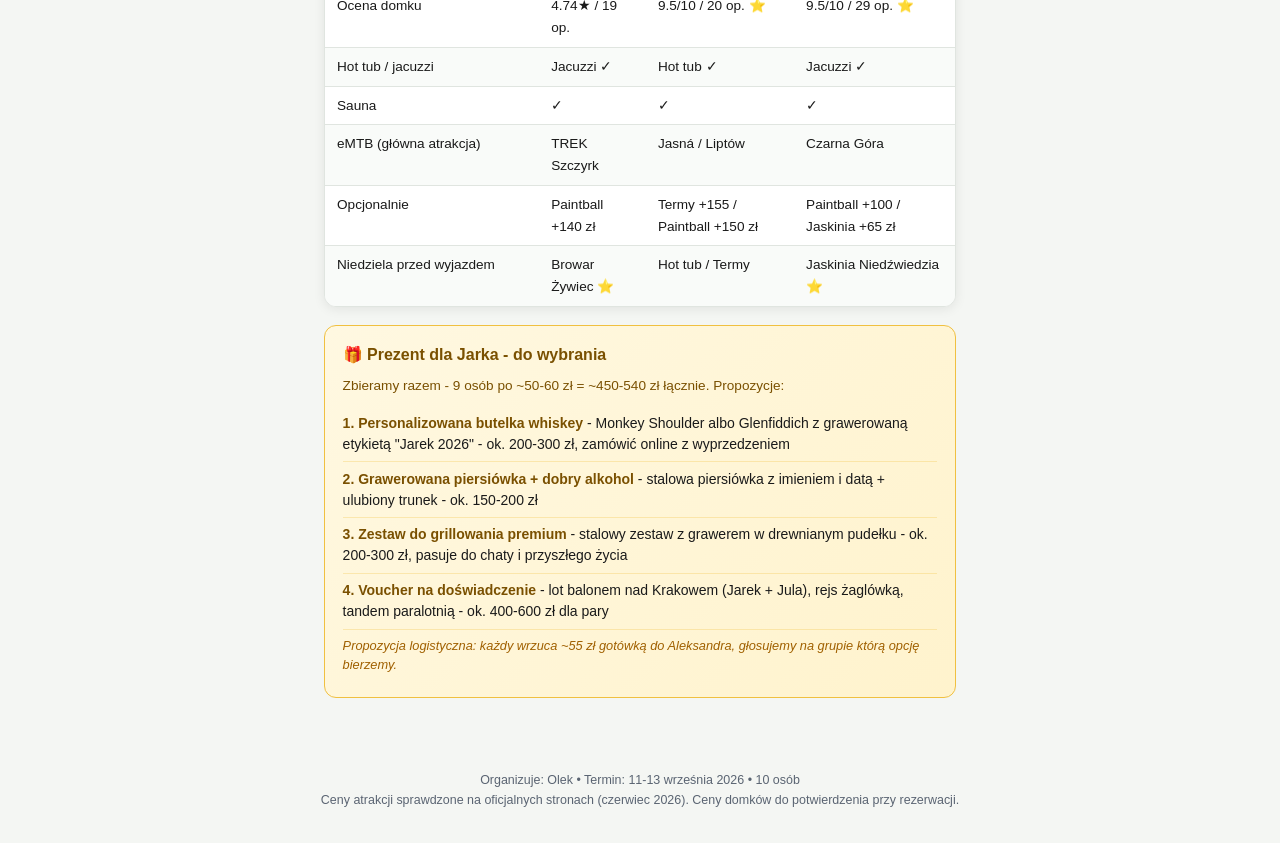
==== commit 0d60806a: "Schedule: Fri/Sat/Sun layout, confirmed paintball, Aleksander->Olek" ====
--- a/index.html
+++ b/index.html
@@ -25,7 +25,7 @@
 <div class="container">
 
   <div class="poll-box">
-    <p><strong>🗳 Jak głosujemy?</strong> Zerknijcie na każdą opcję poniżej - domek, atrakcje i dojazd ze swojego miasta. Aleksander zakłada ankietę na grupie - zagłosujcie tam. Jedna osoba = jeden głos.</p>
+    <p><strong>🗳 Jak głosujemy?</strong> Zerknijcie na każdą opcję poniżej - domek, atrakcje i dojazd ze swojego miasta. Olek zakłada ankietę na grupie - zagłosujcie tam. Jedna osoba = jeden głos.</p>
   </div>
 
   <a href="beskidy.html" class="option-card recommended">
@@ -122,8 +122,8 @@
           </tr>
           <tr>
             <td>Opcjonalnie</td>
-            <td>Paintball +110 zł</td>
-            <td>Termy +155 / Paintball +85 zł</td>
+            <td>Paintball +140 zł</td>
+            <td>Termy +155 / Paintball +150 zł</td>
             <td>Paintball +100 / Jaskinia +65 zł</td>
           </tr>
           <tr>
@@ -150,7 +150,7 @@
 </div>
 
 <div class="footer">
-  Organizuje: Aleksander &bull; Termin: 11-13 września 2026 &bull; 10 osób<br>
+  Organizuje: Olek &bull; Termin: 11-13 września 2026 &bull; 10 osób<br>
   Ceny atrakcji sprawdzone na oficjalnych stronach (czerwiec 2026). Ceny domków do potwierdzenia przy rezerwacji.
 </div>
 
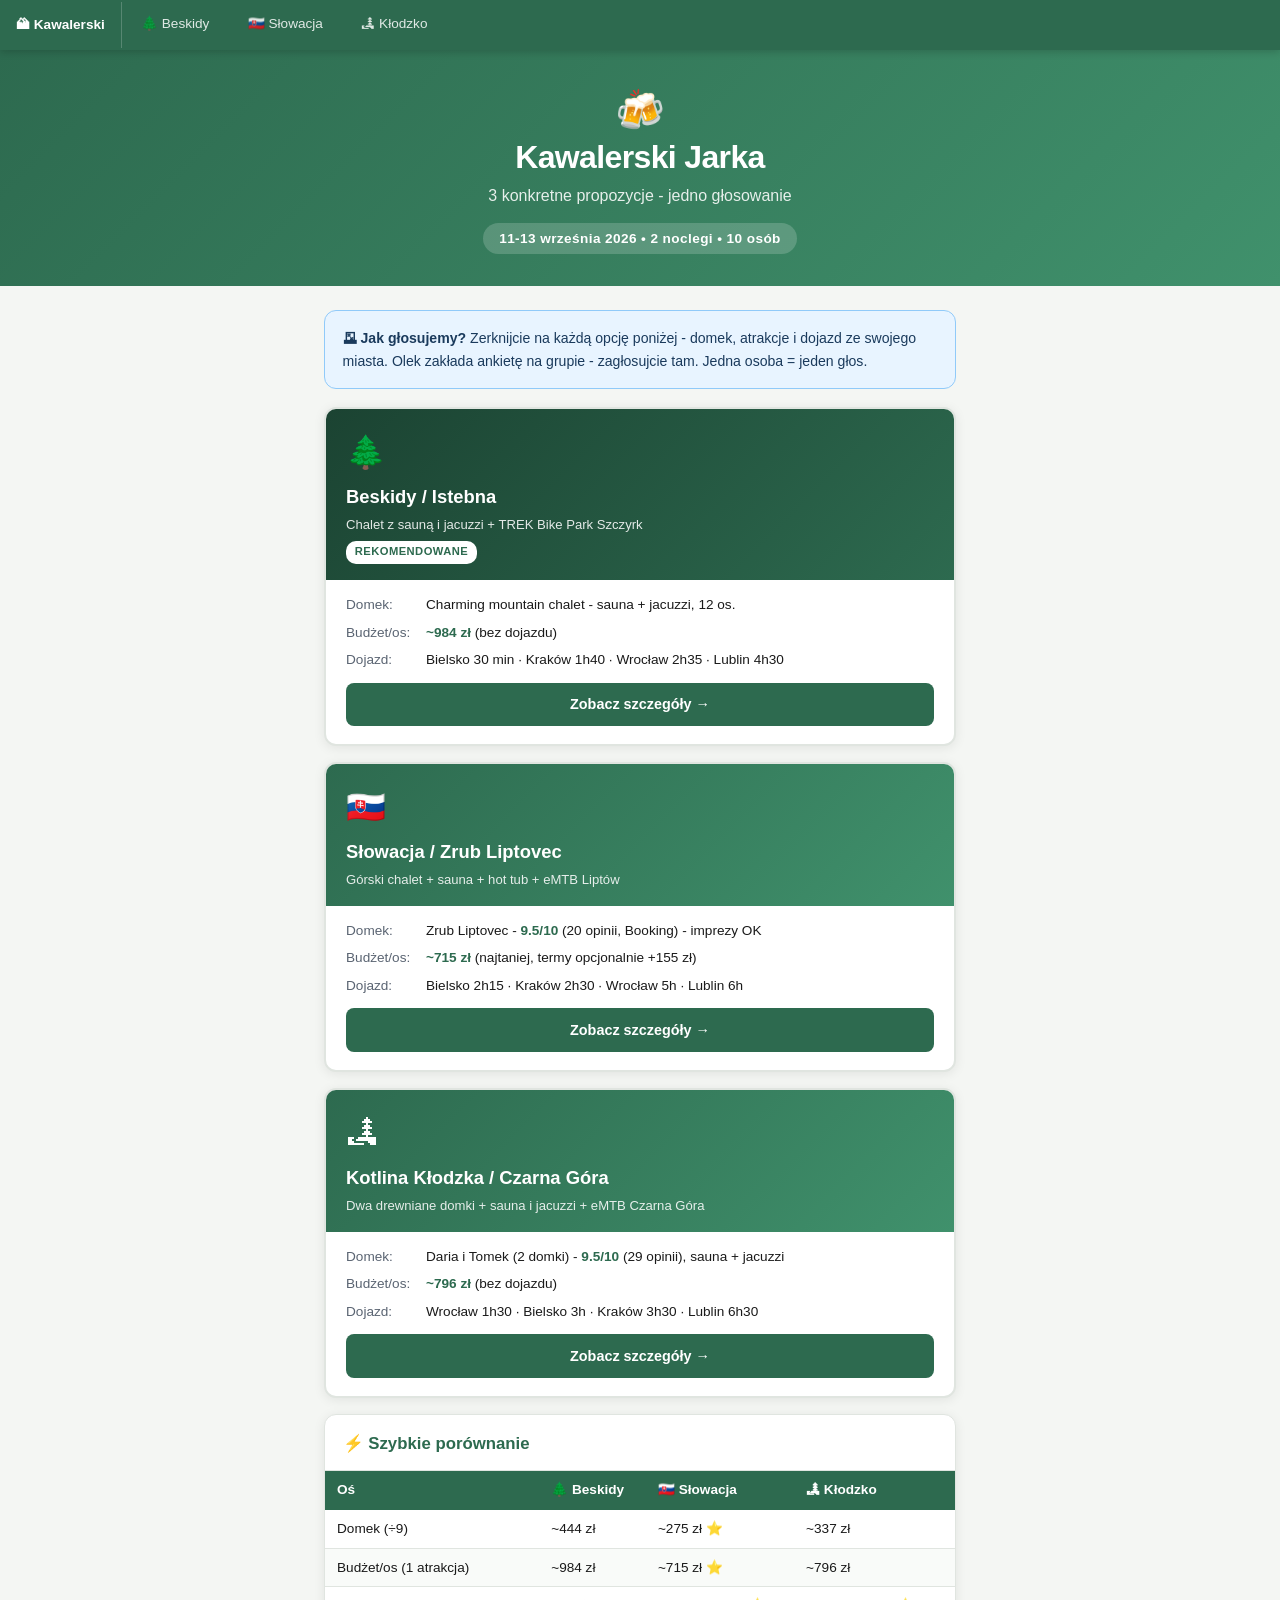
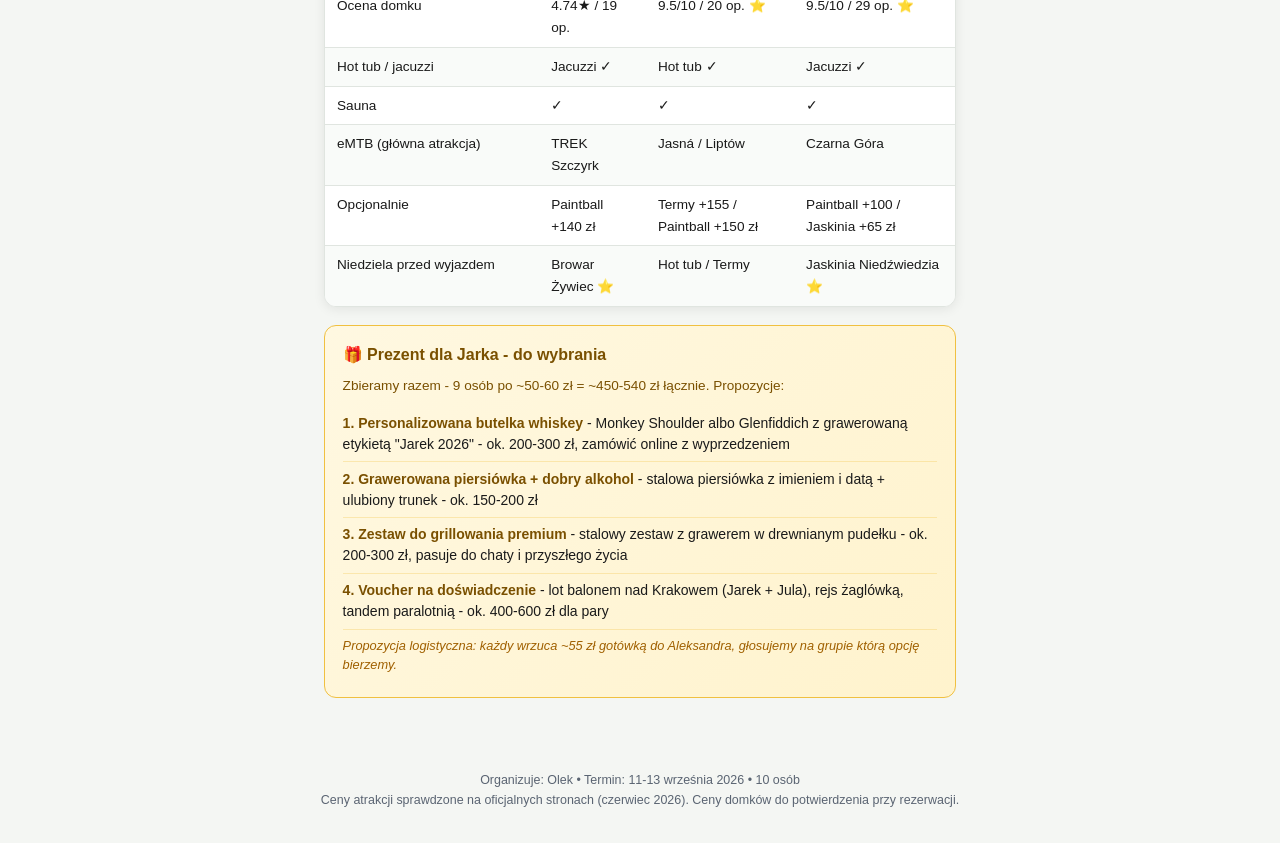
==== commit 88d54a35: "Fix Slovakia eMTB rental price, update budget, minor text corrections - Rental price corrected from " ====
--- a/index.html
+++ b/index.html
@@ -51,7 +51,7 @@
     </div>
     <div class="option-card-body">
       <div class="kv-row"><span class="kv-label">Domek:</span><span class="kv-val">Zrub Liptovec - <strong>9.5/10</strong> (20 opinii, Booking) - imprezy OK</span></div>
-      <div class="kv-row"><span class="kv-label">Budżet/os:</span><span class="kv-val"><strong>~664 zł</strong> (najtaniej, termy opcjonalnie +155 zł)</span></div>
+      <div class="kv-row"><span class="kv-label">Budżet/os:</span><span class="kv-val"><strong>~715 zł</strong> (najtaniej, termy opcjonalnie +155 zł)</span></div>
       <div class="kv-row"><span class="kv-label">Dojazd:</span><span class="kv-val">Bielsko 2h15 · Kraków 2h30 · Wrocław 5h · Lublin 6h</span></div>
       <div class="cta-btn">Zobacz szczegóły →</div>
     </div>
@@ -93,7 +93,7 @@
           <tr>
             <td>Budżet/os (1 atrakcja)</td>
             <td>~984 zł</td>
-            <td>~664 zł ⭐</td>
+            <td>~715 zł ⭐</td>
             <td>~796 zł</td>
           </tr>
           <tr>
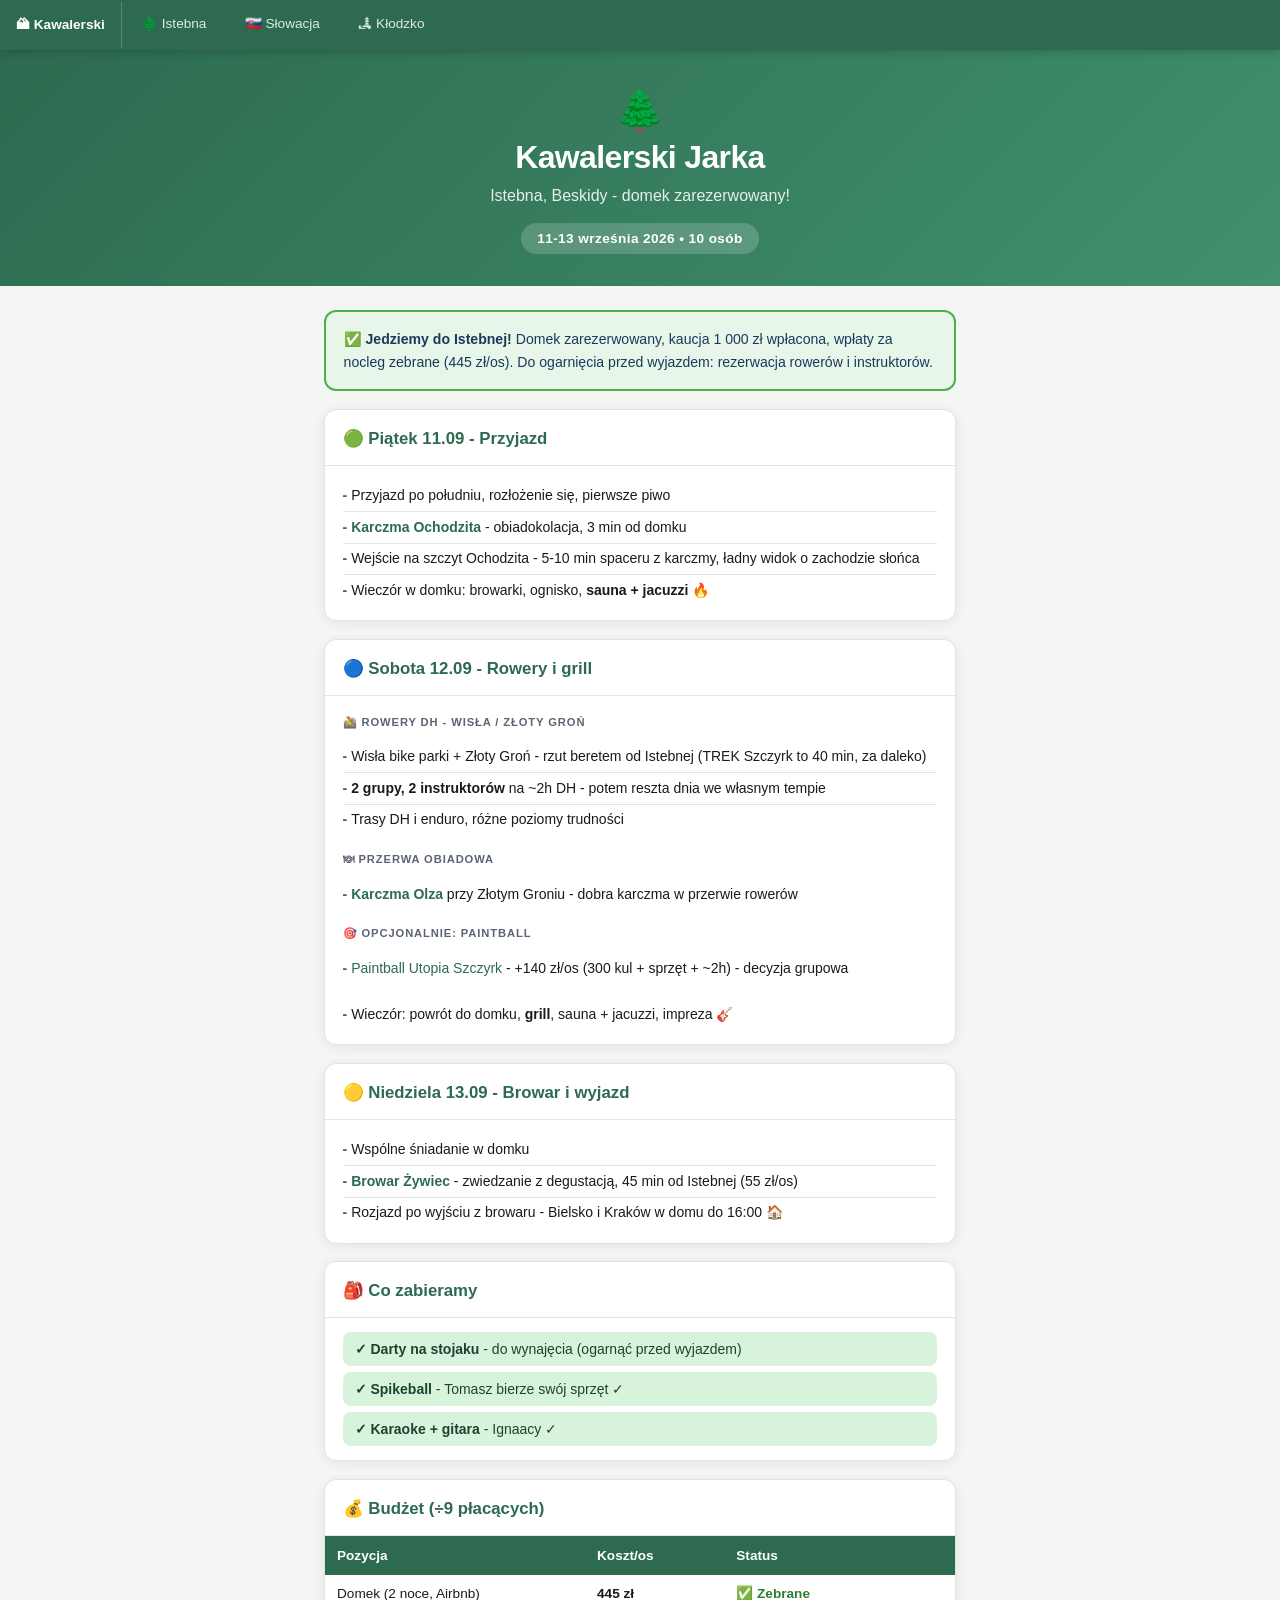
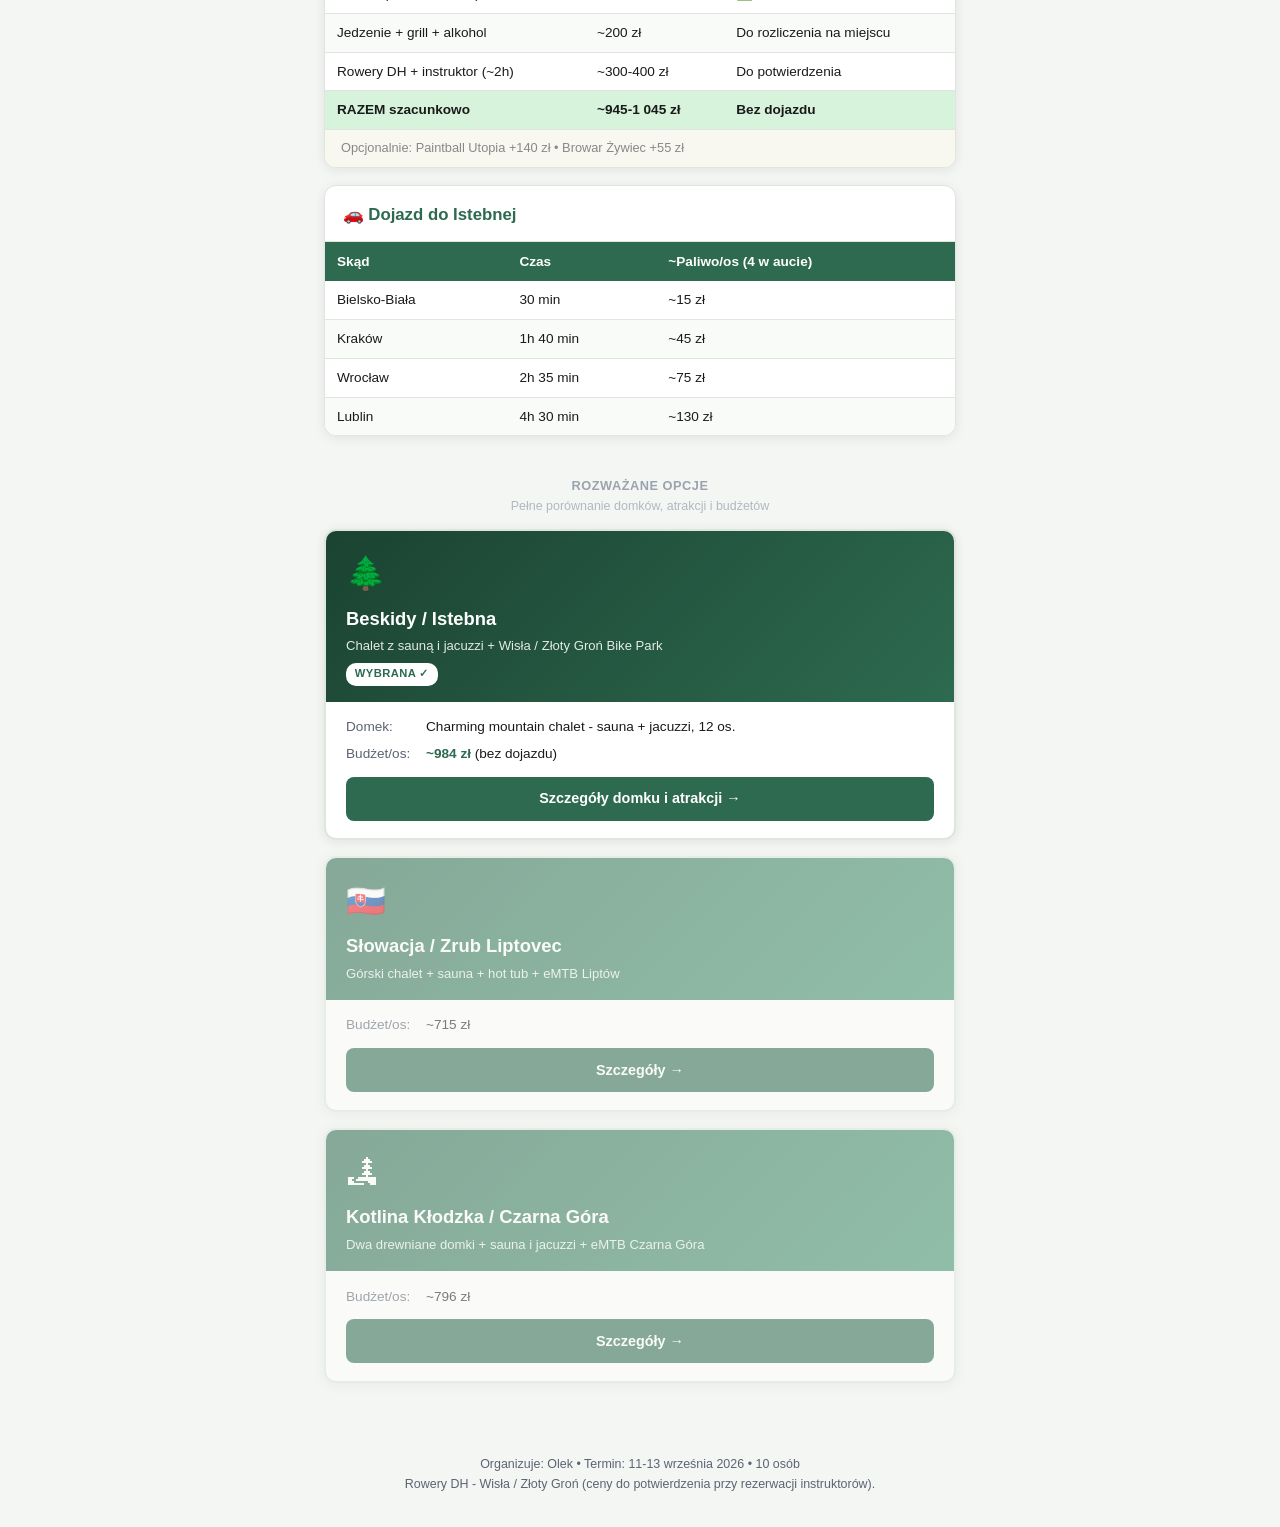
==== commit a7599de7: "Przekształć stronę główną w plan wyjazdu po wyborze Istebnej - index.html: plan pt-nd z Ochodzitą, W" ====
--- a/index.html
+++ b/index.html
@@ -3,155 +3,171 @@
 <head>
   <meta charset="UTF-8">
   <meta name="viewport" content="width=device-width, initial-scale=1.0">
-  <title>Kawalerski Jarka - 11-13.09.2026</title>
+  <title>Kawalerski Jarka - Plan Wyjazdu</title>
   <link rel="stylesheet" href="style.css">
 </head>
 <body>
 
 <nav class="nav">
   <a href="index.html" class="nav-logo">🏔 Kawalerski</a>
-  <a href="beskidy.html" class="nav-link">🌲 Beskidy</a>
+  <a href="beskidy.html" class="nav-link">🌲 Istebna</a>
   <a href="slowacja.html" class="nav-link">🇸🇰 Słowacja</a>
   <a href="klodzko.html" class="nav-link">🏞 Kłodzko</a>
 </nav>
 
 <div class="hero">
-  <div class="hero-emoji">🍻</div>
+  <div class="hero-emoji">🌲</div>
   <h1 class="hero-title">Kawalerski Jarka</h1>
-  <p class="hero-sub">3 konkretne propozycje - jedno głosowanie</p>
-  <span class="hero-date">11-13 września 2026 &bull; 2 noclegi &bull; 10 osób</span>
+  <p class="hero-sub">Istebna, Beskidy - domek zarezerwowany!</p>
+  <span class="hero-date">11-13 września 2026 &bull; 10 osób</span>
 </div>
 
 <div class="container">
 
-  <div class="poll-box">
-    <p><strong>🗳 Jak głosujemy?</strong> Zerknijcie na każdą opcję poniżej - domek, atrakcje i dojazd ze swojego miasta. Olek zakłada ankietę na grupie - zagłosujcie tam. Jedna osoba = jeden głos.</p>
+  <div class="poll-box" style="background:#e8f5e9; border:2px solid #4caf50; color:#1b5e20;">
+    <p><strong>✅ Jedziemy do Istebnej!</strong> Domek zarezerwowany, kaucja 1&nbsp;000&nbsp;zł wpłacona, wpłaty za nocleg zebrane (445&nbsp;zł/os). Do ogarnięcia przed wyjazdem: rezerwacja rowerów i instruktorów.</p>
+  </div>
+
+  <div class="card">
+    <div class="card-header"><h2>🟢 Piątek 11.09 - Przyjazd</h2></div>
+    <div class="card-body">
+      <ul class="info-list">
+        <li>Przyjazd po południu, rozłożenie się, pierwsze piwo</li>
+        <li><a href="https://maps.app.goo.gl/vrFNt2RHZwi5r2F49?g_st=ac" target="_blank"><strong>Karczma Ochodzita</strong></a> - obiadokolacja, 3&nbsp;min od domku</li>
+        <li>Wejście na szczyt Ochodzita - 5-10&nbsp;min spaceru z karczmy, ładny widok o zachodzie słońca</li>
+        <li>Wieczór w domku: browarki, ognisko, <strong>sauna + jacuzzi</strong> 🔥</li>
+      </ul>
+    </div>
+  </div>
+
+  <div class="card">
+    <div class="card-header"><h2>🔵 Sobota 12.09 - Rowery i grill</h2></div>
+    <div class="card-body">
+      <div class="section-title">🚵 Rowery DH - Wisła / Złoty Groń</div>
+      <ul class="info-list" style="margin-bottom:1rem;">
+        <li>Wisła bike parki + Złoty Groń - rzut beretem od Istebnej (TREK Szczyrk to 40&nbsp;min, za daleko)</li>
+        <li><strong>2 grupy, 2 instruktorów</strong> na ~2h DH - potem reszta dnia we własnym tempie</li>
+        <li>Trasy DH i enduro, różne poziomy trudności</li>
+      </ul>
+      <div class="section-title">🍽 Przerwa obiadowa</div>
+      <ul class="info-list" style="margin-bottom:1rem;">
+        <li><a href="https://maps.app.goo.gl/STeeeKz4xSdn9Qrr5?g_st=ac" target="_blank"><strong>Karczma Olza</strong></a> przy Złotym Groniu - dobra karczma w przerwie rowerów</li>
+      </ul>
+      <div class="section-title">🎯 Opcjonalnie: Paintball</div>
+      <ul class="info-list" style="margin-bottom:1rem;">
+        <li><a href="https://utopiapaintball.pl/poligony/szczyrk/" target="_blank">Paintball Utopia Szczyrk</a> - +140&nbsp;zł/os (300&nbsp;kul + sprzęt + ~2h) - decyzja grupowa</li>
+      </ul>
+      <ul class="info-list">
+        <li>Wieczór: powrót do domku, <strong>grill</strong>, sauna + jacuzzi, impreza 🎸</li>
+      </ul>
+    </div>
+  </div>
+
+  <div class="card">
+    <div class="card-header"><h2>🟡 Niedziela 13.09 - Browar i wyjazd</h2></div>
+    <div class="card-body">
+      <ul class="info-list">
+        <li>Wspólne śniadanie w domku</li>
+        <li><a href="https://muzeumbrowaru.pl/" target="_blank"><strong>Browar Żywiec</strong></a> - zwiedzanie z degustacją, 45&nbsp;min od Istebnej (55&nbsp;zł/os)</li>
+        <li>Rozjazd po wyjściu z browaru - Bielsko i Kraków w domu do 16:00 🏠</li>
+      </ul>
+    </div>
+  </div>
+
+  <div class="card">
+    <div class="card-header"><h2>🎒 Co zabieramy</h2></div>
+    <div class="card-body">
+      <div class="pro-con">
+        <div class="pro"><strong>Darty na stojaku</strong> - do wynajęcia (ogarnąć przed wyjazdem)</div>
+        <div class="pro"><strong>Spikeball</strong> - Tomasz bierze swój sprzęt ✓</div>
+        <div class="pro"><strong>Karaoke + gitara</strong> - Ignaacy ✓</div>
+      </div>
+    </div>
+  </div>
+
+  <div class="card">
+    <div class="card-header"><h2>💰 Budżet (÷9 płacących)</h2></div>
+    <div class="card-body" style="padding: 0;">
+      <table>
+        <thead>
+          <tr><th>Pozycja</th><th>Koszt/os</th><th>Status</th></tr>
+        </thead>
+        <tbody>
+          <tr><td>Domek (2 noce, Airbnb)</td><td><strong>445 zł</strong></td><td style="color:#2e7d32; font-weight:600;">✅ Zebrane</td></tr>
+          <tr><td>Jedzenie + grill + alkohol</td><td>~200 zł</td><td>Do rozliczenia na miejscu</td></tr>
+          <tr><td>Rowery DH + instruktor (~2h)</td><td>~300-400 zł</td><td>Do potwierdzenia</td></tr>
+          <tr class="total-row"><td><strong>RAZEM szacunkowo</strong></td><td><strong>~945-1 045 zł</strong></td><td><strong>Bez dojazdu</strong></td></tr>
+          <tr style="background:#f8f8f0;"><td colspan="3" style="font-size:0.8rem; color:#888; padding:0.5rem 1rem;">Opcjonalnie: Paintball Utopia +140&nbsp;zł &bull; Browar Żywiec +55&nbsp;zł</td></tr>
+        </tbody>
+      </table>
+    </div>
+  </div>
+
+  <div class="card">
+    <div class="card-header"><h2>🚗 Dojazd do Istebnej</h2></div>
+    <div class="card-body" style="padding: 0;">
+      <table>
+        <thead>
+          <tr><th>Skąd</th><th>Czas</th><th>~Paliwo/os (4 w aucie)</th></tr>
+        </thead>
+        <tbody>
+          <tr><td>Bielsko-Biała</td><td>30 min</td><td>~15 zł</td></tr>
+          <tr><td>Kraków</td><td>1h 40 min</td><td>~45 zł</td></tr>
+          <tr><td>Wrocław</td><td>2h 35 min</td><td>~75 zł</td></tr>
+          <tr><td>Lublin</td><td>4h 30 min</td><td>~130 zł</td></tr>
+        </tbody>
+      </table>
+    </div>
+  </div>
+
+  <div style="margin-top:2.5rem; margin-bottom:0.75rem; text-align:center;">
+    <p style="font-size:0.8rem; color:#9aa3ae; text-transform:uppercase; font-weight:600; letter-spacing:0.04em;">Rozważane opcje</p>
+    <p style="font-size:0.78rem; color:#b0b8c1;">Pełne porównanie domków, atrakcji i budżetów</p>
   </div>
 
   <a href="beskidy.html" class="option-card recommended">
     <div class="option-card-top">
       <div class="option-emoji">🌲</div>
       <div class="option-title">Beskidy / Istebna</div>
-      <div class="option-tagline">Chalet z sauną i jacuzzi + TREK Bike Park Szczyrk</div>
-      <span class="rec-badge">REKOMENDOWANE</span>
+      <div class="option-tagline">Chalet z sauną i jacuzzi + Wisła / Złoty Groń Bike Park</div>
+      <span class="rec-badge">WYBRANA ✓</span>
     </div>
     <div class="option-card-body">
       <div class="kv-row"><span class="kv-label">Domek:</span><span class="kv-val">Charming mountain chalet - sauna + jacuzzi, 12 os.</span></div>
       <div class="kv-row"><span class="kv-label">Budżet/os:</span><span class="kv-val"><strong>~984 zł</strong> (bez dojazdu)</span></div>
-      <div class="kv-row"><span class="kv-label">Dojazd:</span><span class="kv-val">Bielsko 30 min · Kraków 1h40 · Wrocław 2h35 · Lublin 4h30</span></div>
-      <div class="cta-btn">Zobacz szczegóły →</div>
+      <div class="cta-btn">Szczegóły domku i atrakcji →</div>
     </div>
   </a>
 
-  <a href="slowacja.html" class="option-card">
+  <a href="slowacja.html" class="option-card" style="opacity:0.55;">
     <div class="option-card-top">
       <div class="option-emoji">🇸🇰</div>
       <div class="option-title">Słowacja / Zrub Liptovec</div>
       <div class="option-tagline">Górski chalet + sauna + hot tub + eMTB Liptów</div>
     </div>
     <div class="option-card-body">
-      <div class="kv-row"><span class="kv-label">Domek:</span><span class="kv-val">Zrub Liptovec - <strong>9.5/10</strong> (20 opinii, Booking) - imprezy OK</span></div>
-      <div class="kv-row"><span class="kv-label">Budżet/os:</span><span class="kv-val"><strong>~715 zł</strong> (najtaniej, termy opcjonalnie +155 zł)</span></div>
-      <div class="kv-row"><span class="kv-label">Dojazd:</span><span class="kv-val">Bielsko 2h15 · Kraków 2h30 · Wrocław 5h · Lublin 6h</span></div>
-      <div class="cta-btn">Zobacz szczegóły →</div>
+      <div class="kv-row"><span class="kv-label">Budżet/os:</span><span class="kv-val">~715 zł</span></div>
+      <div class="cta-btn">Szczegóły →</div>
     </div>
   </a>
 
-  <a href="klodzko.html" class="option-card">
+  <a href="klodzko.html" class="option-card" style="opacity:0.55;">
     <div class="option-card-top">
       <div class="option-emoji">🏞</div>
       <div class="option-title">Kotlina Kłodzka / Czarna Góra</div>
       <div class="option-tagline">Dwa drewniane domki + sauna i jacuzzi + eMTB Czarna Góra</div>
     </div>
     <div class="option-card-body">
-      <div class="kv-row"><span class="kv-label">Domek:</span><span class="kv-val">Daria i Tomek (2 domki) - <strong>9.5/10</strong> (29 opinii), sauna + jacuzzi</span></div>
-      <div class="kv-row"><span class="kv-label">Budżet/os:</span><span class="kv-val"><strong>~796 zł</strong> (bez dojazdu)</span></div>
-      <div class="kv-row"><span class="kv-label">Dojazd:</span><span class="kv-val">Wrocław 1h30 · Bielsko 3h · Kraków 3h30 · Lublin 6h30</span></div>
-      <div class="cta-btn">Zobacz szczegóły →</div>
+      <div class="kv-row"><span class="kv-label">Budżet/os:</span><span class="kv-val">~796 zł</span></div>
+      <div class="cta-btn">Szczegóły →</div>
     </div>
   </a>
-
-  <div class="card">
-    <div class="card-header"><h2>⚡ Szybkie porównanie</h2></div>
-    <div class="card-body" style="padding: 0;">
-      <table>
-        <thead>
-          <tr>
-            <th style="width:34%">Oś</th>
-            <th>🌲 Beskidy</th>
-            <th>🇸🇰 Słowacja</th>
-            <th>🏞 Kłodzko</th>
-          </tr>
-        </thead>
-        <tbody>
-          <tr>
-            <td>Domek (÷9)</td>
-            <td>~444 zł</td>
-            <td>~275 zł ⭐</td>
-            <td>~337 zł</td>
-          </tr>
-          <tr>
-            <td>Budżet/os (1 atrakcja)</td>
-            <td>~984 zł</td>
-            <td>~715 zł ⭐</td>
-            <td>~796 zł</td>
-          </tr>
-          <tr>
-            <td>Ocena domku</td>
-            <td>4.74★ / 19 op.</td>
-            <td>9.5/10 / 20 op. ⭐</td>
-            <td>9.5/10 / 29 op. ⭐</td>
-          </tr>
-          <tr>
-            <td>Hot tub / jacuzzi</td>
-            <td>Jacuzzi ✓</td>
-            <td>Hot tub ✓</td>
-            <td>Jacuzzi ✓</td>
-          </tr>
-          <tr>
-            <td>Sauna</td>
-            <td>✓</td>
-            <td>✓</td>
-            <td>✓</td>
-          </tr>
-          <tr>
-            <td>eMTB (główna atrakcja)</td>
-            <td>TREK Szczyrk</td>
-            <td>Jasná / Liptów</td>
-            <td>Czarna Góra</td>
-          </tr>
-          <tr>
-            <td>Opcjonalnie</td>
-            <td>Paintball +140 zł</td>
-            <td>Termy +155 / Paintball +150 zł</td>
-            <td>Paintball +100 / Jaskinia +65 zł</td>
-          </tr>
-          <tr>
-            <td>Niedziela przed wyjazdem</td>
-            <td>Browar Żywiec ⭐</td>
-            <td>Hot tub / Termy</td>
-            <td>Jaskinia Niedźwiedzia ⭐</td>
-          </tr>
-        </tbody>
-      </table>
-    </div>
-  </div>
-
-  <div class="gift-card">
-    <h2>🎁 Prezent dla Jarka - do wybrania</h2>
-    <p style="font-size:0.85rem; color:#7a5000; margin-bottom:0.6rem;">Zbieramy razem - 9 osób po ~50-60 zł = ~450-540 zł łącznie. Propozycje:</p>
-    <div class="gift-item"><strong>1. Personalizowana butelka whiskey</strong> - Monkey Shoulder albo Glenfiddich z grawerowaną etykietą "Jarek 2026" - ok. 200-300 zł, zamówić online z wyprzedzeniem</div>
-    <div class="gift-item"><strong>2. Grawerowana piersiówka + dobry alkohol</strong> - stalowa piersiówka z imieniem i datą + ulubiony trunek - ok. 150-200 zł</div>
-    <div class="gift-item"><strong>3. Zestaw do grillowania premium</strong> - stalowy zestaw z grawerem w drewnianym pudełku - ok. 200-300 zł, pasuje do chaty i przyszłego życia</div>
-    <div class="gift-item"><strong>4. Voucher na doświadczenie</strong> - lot balonem nad Krakowem (Jarek + Jula), rejs żaglówką, tandem paralotnią - ok. 400-600 zł dla pary</div>
-    <div class="gift-item" style="border-bottom:none; font-size:0.8rem; color:#a06000;"><em>Propozycja logistyczna: każdy wrzuca ~55 zł gotówką do Aleksandra, głosujemy na grupie którą opcję bierzemy.</em></div>
-  </div>
 
 </div>
 
 <div class="footer">
   Organizuje: Olek &bull; Termin: 11-13 września 2026 &bull; 10 osób<br>
-  Ceny atrakcji sprawdzone na oficjalnych stronach (czerwiec 2026). Ceny domków do potwierdzenia przy rezerwacji.
+  Rowery DH - Wisła / Złoty Groń (ceny do potwierdzenia przy rezerwacji instruktorów).
 </div>
 
 </body>
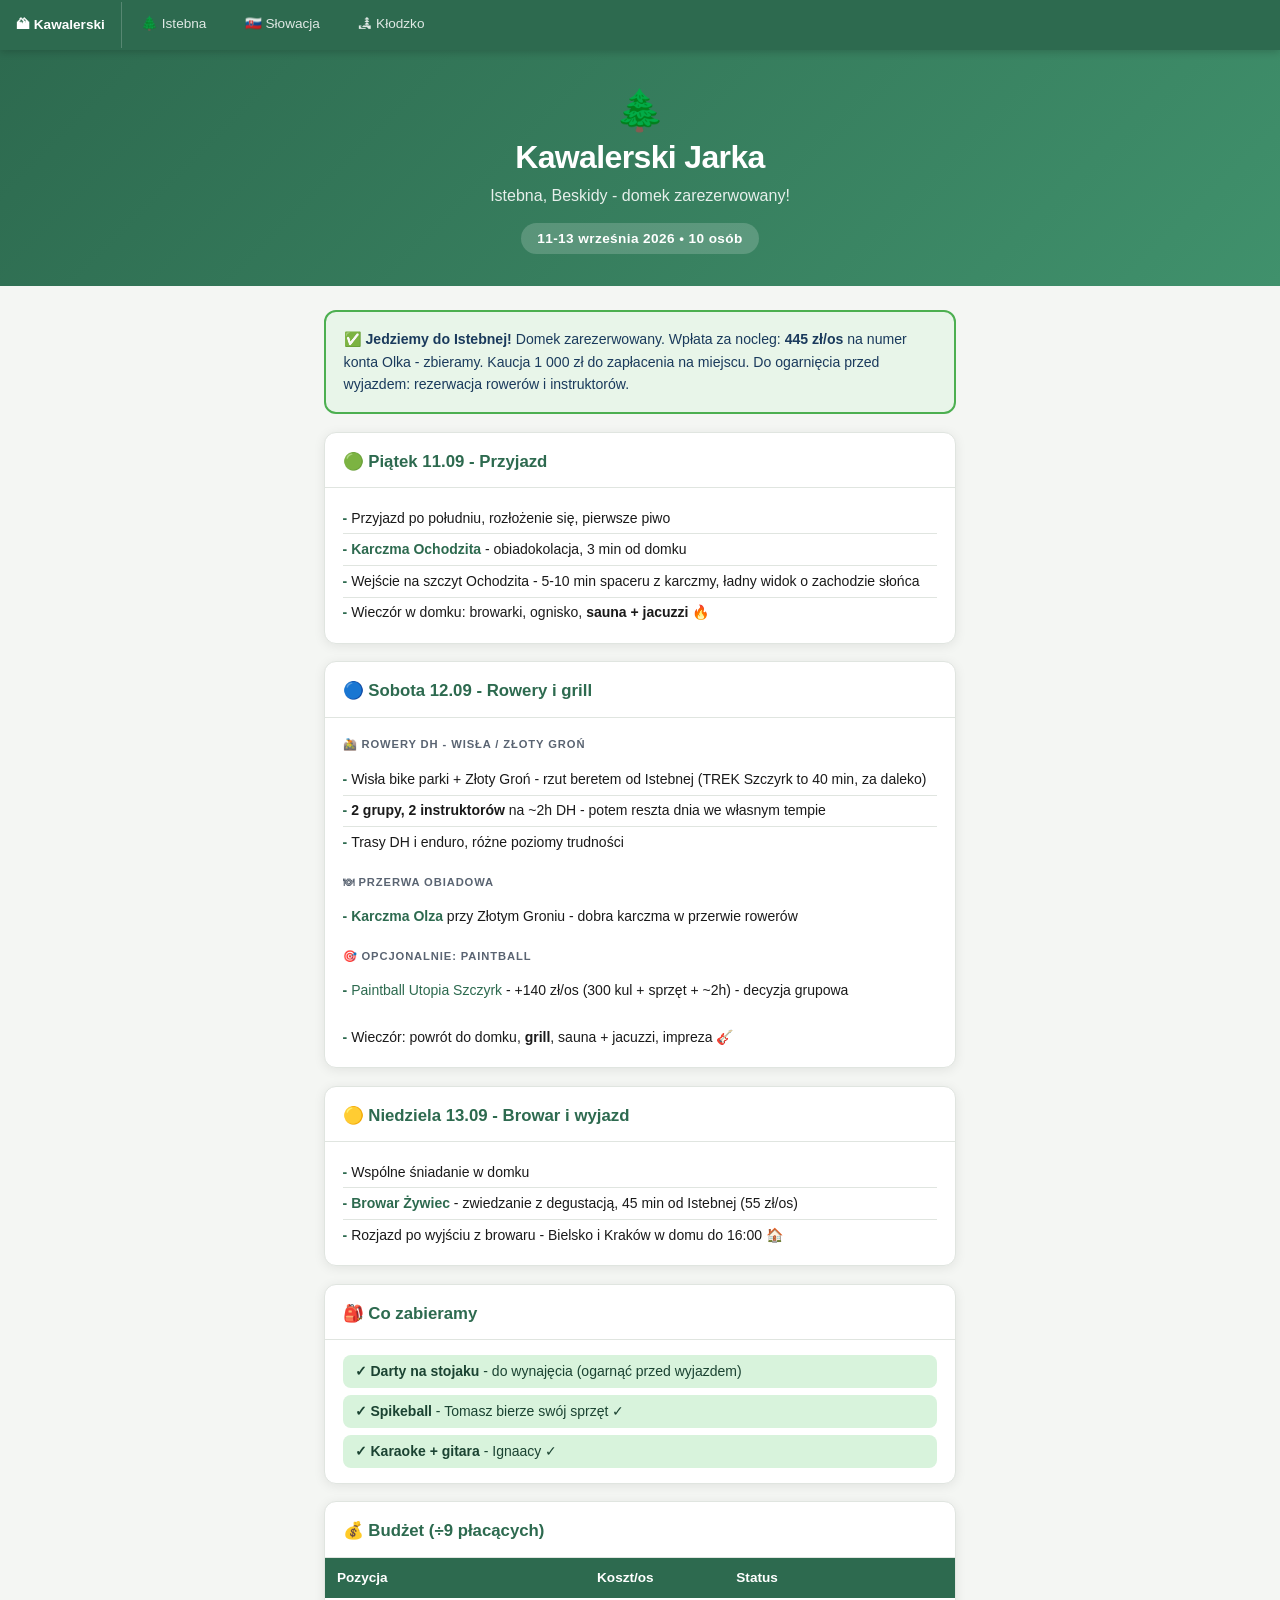
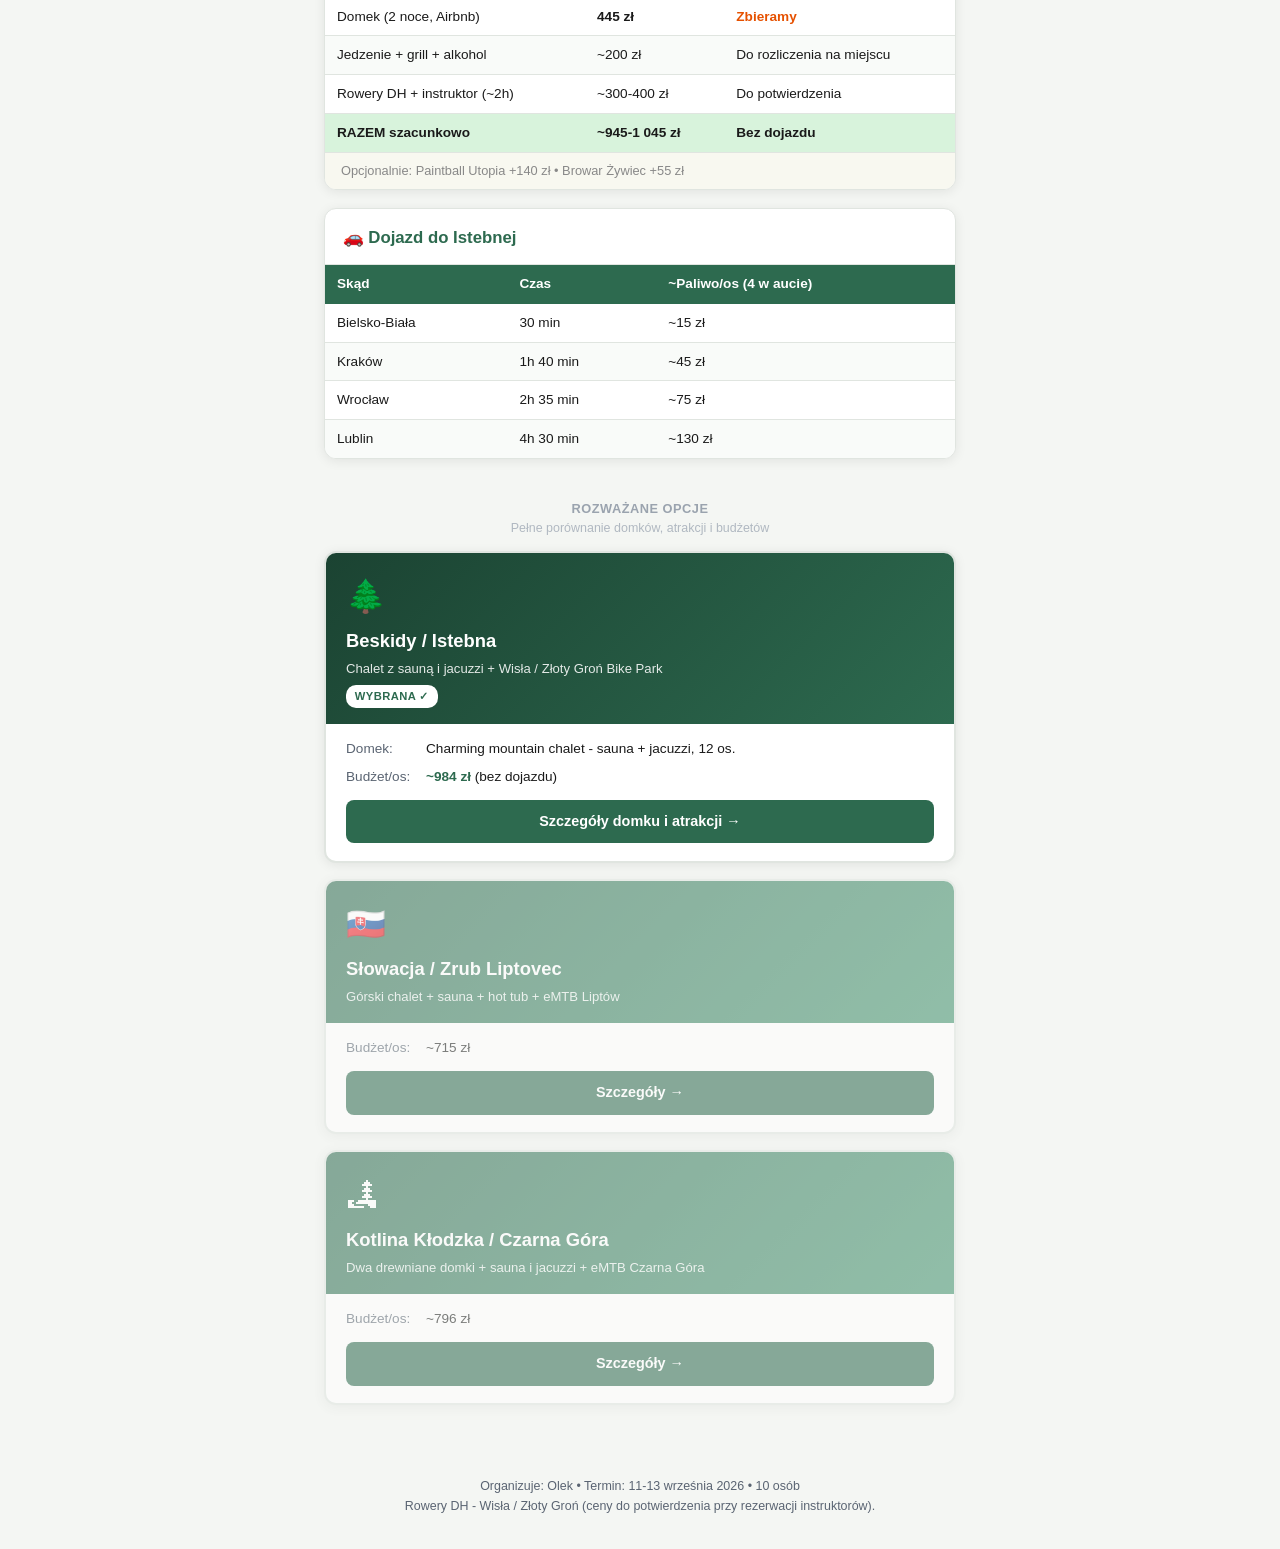
==== commit 3600d033: "Popraw status wpłat - nie wszystkie zebrane, kaucja na miejscu Co-Authored-By: Claude Sonnet 4.6 <no" ====
--- a/index.html
+++ b/index.html
@@ -25,7 +25,7 @@
 <div class="container">
 
   <div class="poll-box" style="background:#e8f5e9; border:2px solid #4caf50; color:#1b5e20;">
-    <p><strong>✅ Jedziemy do Istebnej!</strong> Domek zarezerwowany, kaucja 1&nbsp;000&nbsp;zł wpłacona, wpłaty za nocleg zebrane (445&nbsp;zł/os). Do ogarnięcia przed wyjazdem: rezerwacja rowerów i instruktorów.</p>
+    <p><strong>✅ Jedziemy do Istebnej!</strong> Domek zarezerwowany. Wpłata za nocleg: <strong>445&nbsp;zł/os</strong> na numer konta Olka - zbieramy. Kaucja 1&nbsp;000&nbsp;zł do zapłacenia na miejscu. Do ogarnięcia przed wyjazdem: rezerwacja rowerów i instruktorów.</p>
   </div>
 
   <div class="card">
@@ -93,7 +93,7 @@
           <tr><th>Pozycja</th><th>Koszt/os</th><th>Status</th></tr>
         </thead>
         <tbody>
-          <tr><td>Domek (2 noce, Airbnb)</td><td><strong>445 zł</strong></td><td style="color:#2e7d32; font-weight:600;">✅ Zebrane</td></tr>
+          <tr><td>Domek (2 noce, Airbnb)</td><td><strong>445 zł</strong></td><td style="color:#e65100; font-weight:600;">Zbieramy</td></tr>
           <tr><td>Jedzenie + grill + alkohol</td><td>~200 zł</td><td>Do rozliczenia na miejscu</td></tr>
           <tr><td>Rowery DH + instruktor (~2h)</td><td>~300-400 zł</td><td>Do potwierdzenia</td></tr>
           <tr class="total-row"><td><strong>RAZEM szacunkowo</strong></td><td><strong>~945-1 045 zł</strong></td><td><strong>Bez dojazdu</strong></td></tr>
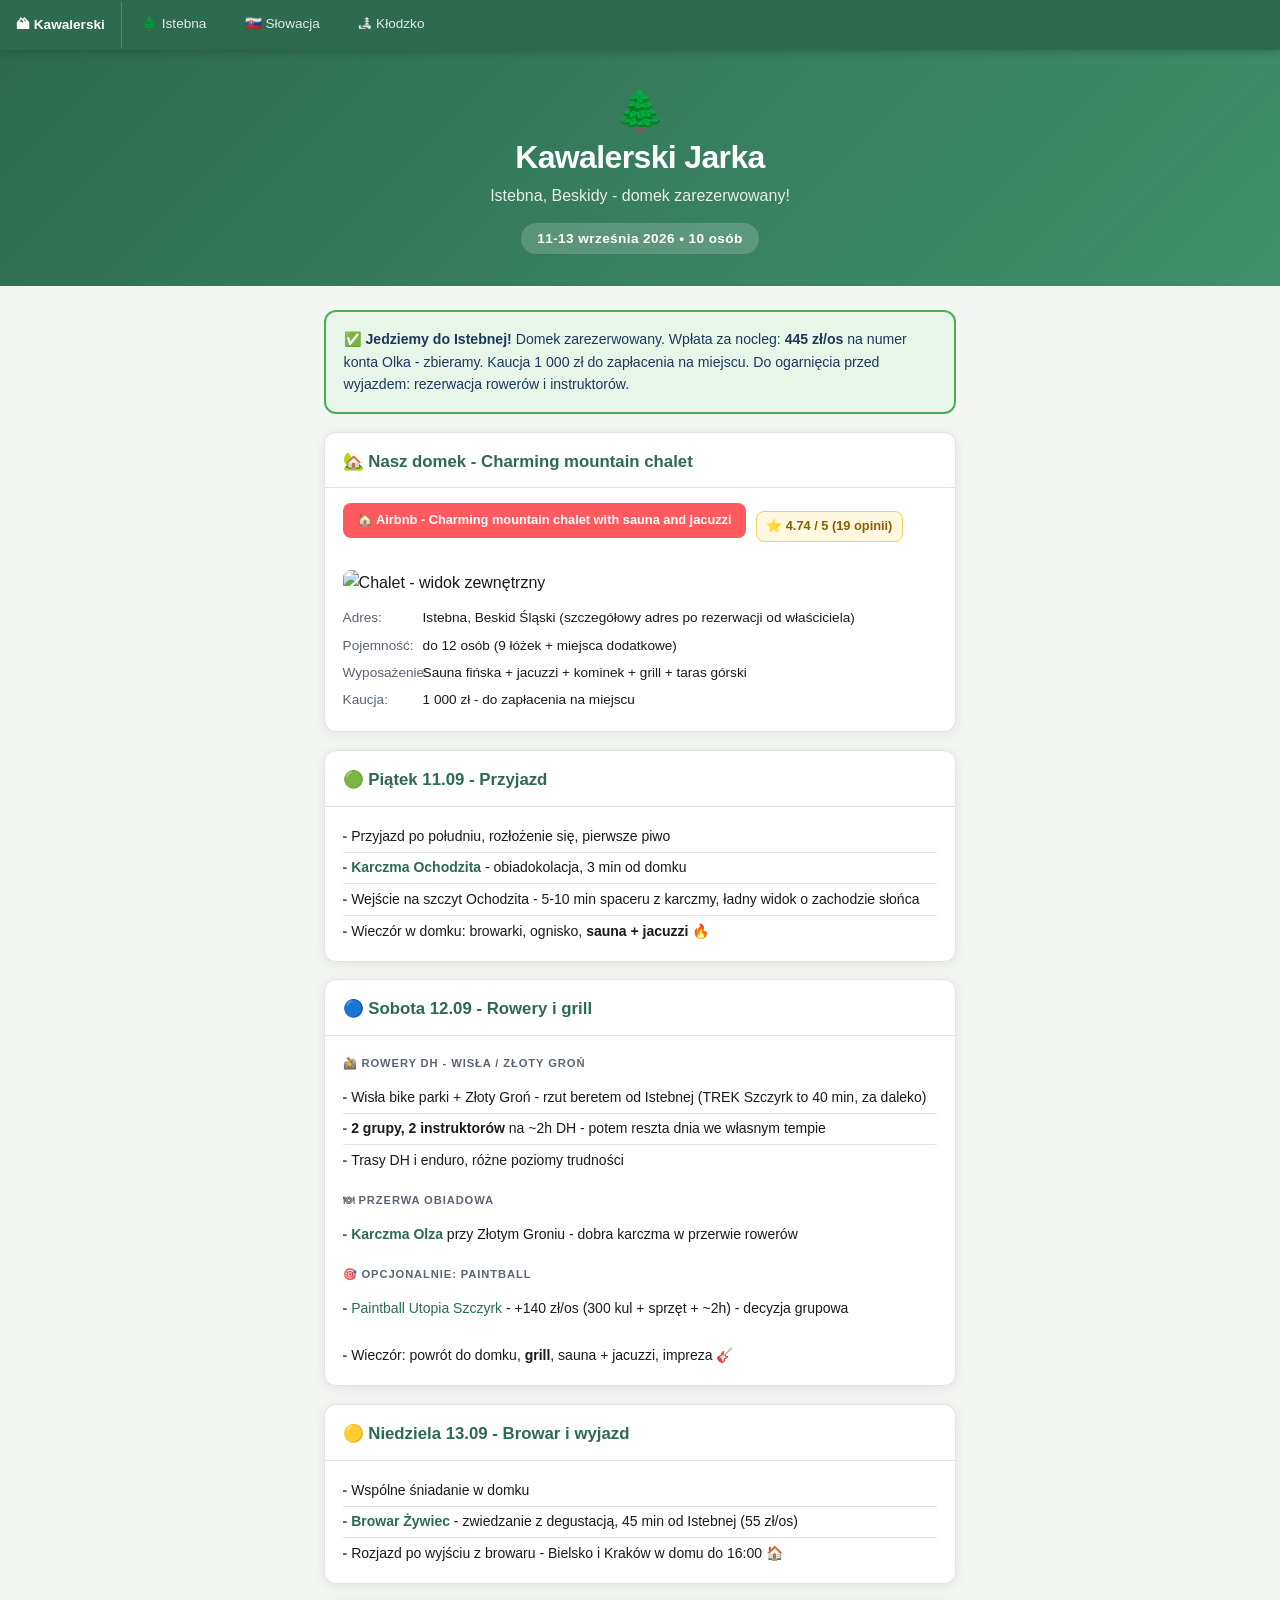
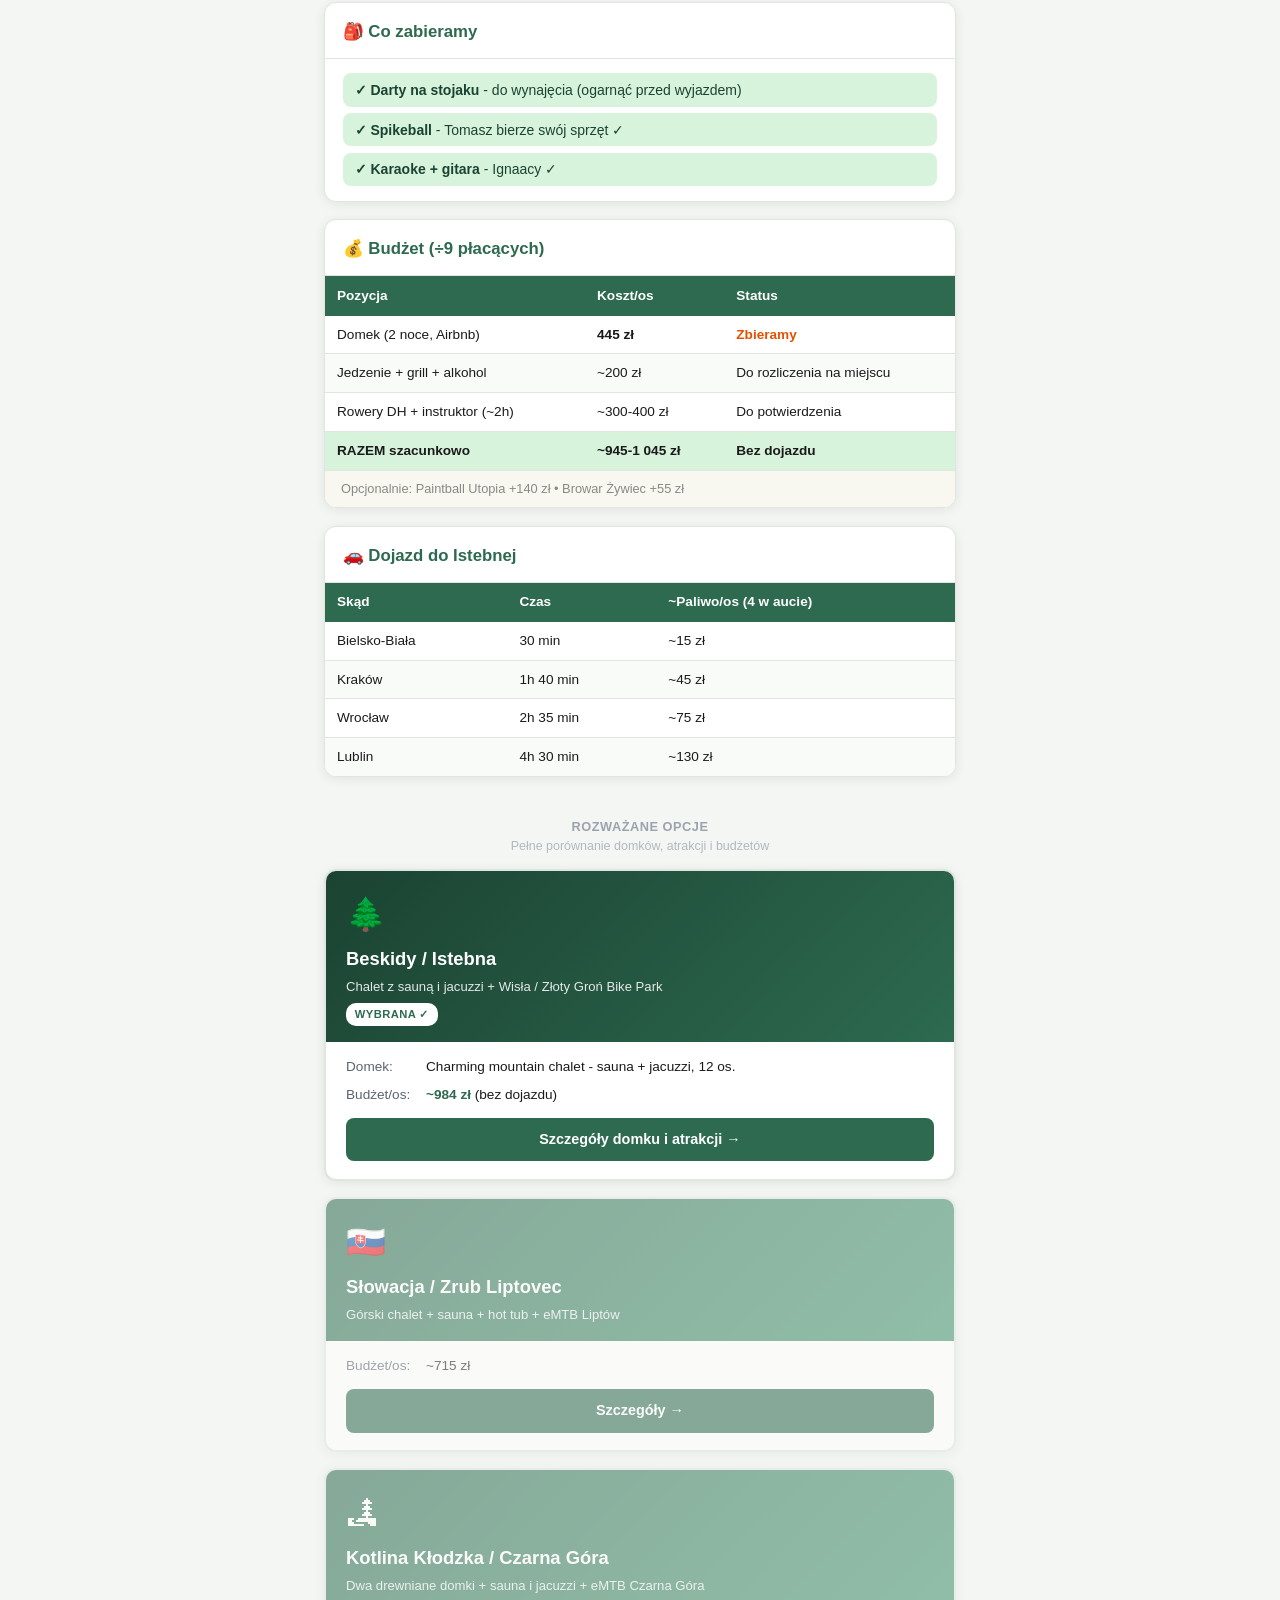
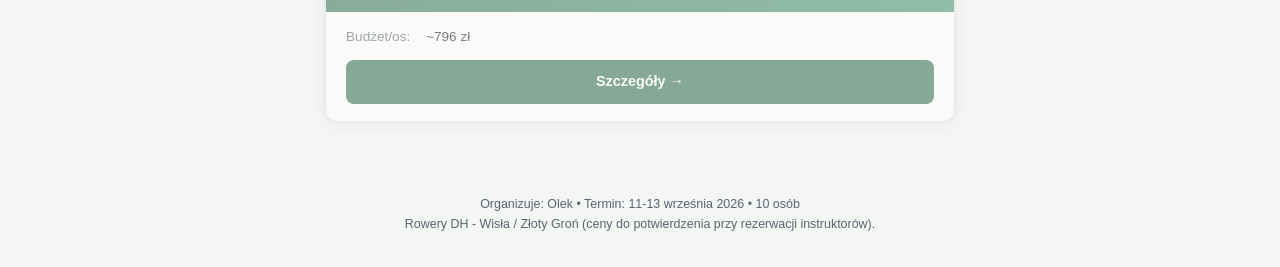
==== commit 0e3b13ae: "Dodaj kartę domku ze zdjęciem i adresem na stronę główną Co-Authored-By: Claude Sonnet 4.6 <noreply@" ====
--- a/index.html
+++ b/index.html
@@ -26,6 +26,23 @@
 
   <div class="poll-box" style="background:#e8f5e9; border:2px solid #4caf50; color:#1b5e20;">
     <p><strong>✅ Jedziemy do Istebnej!</strong> Domek zarezerwowany. Wpłata za nocleg: <strong>445&nbsp;zł/os</strong> na numer konta Olka - zbieramy. Kaucja 1&nbsp;000&nbsp;zł do zapłacenia na miejscu. Do ogarnięcia przed wyjazdem: rezerwacja rowerów i instruktorów.</p>
+  </div>
+
+  <div class="card">
+    <div class="card-header">
+      <h2>🏡 Nasz domek - Charming mountain chalet</h2>
+    </div>
+    <div class="card-body">
+      <div class="rating-row">
+        <a href="https://www.airbnb.com/rooms/573161925724994106" target="_blank" class="airbnb-link">🏠 Airbnb - Charming mountain chalet with sauna and jacuzzi</a>
+        <span class="rating-badge">⭐ 4.74 / 5 (19 opinii)</span>
+      </div>
+      <img src="https://a0.muscache.com/im/pictures/miso/Hosting-573161925724994106/original/418dc850-1908-4e60-b266-f8cc9aac11c3.jpeg" alt="Chalet - widok zewnętrzny" loading="lazy" style="width:100%; border-radius:8px; margin:0.75rem 0;">
+      <div class="kv-row"><span class="kv-label">Adres:</span><span class="kv-val">Istebna, Beskid Śląski (szczegółowy adres po rezerwacji od właściciela)</span></div>
+      <div class="kv-row"><span class="kv-label">Pojemność:</span><span class="kv-val">do 12 osób (9 łóżek + miejsca dodatkowe)</span></div>
+      <div class="kv-row"><span class="kv-label">Wyposażenie:</span><span class="kv-val">Sauna fińska + jacuzzi + kominek + grill + taras górski</span></div>
+      <div class="kv-row"><span class="kv-label">Kaucja:</span><span class="kv-val">1 000 zł - do zapłacenia na miejscu</span></div>
+    </div>
   </div>
 
   <div class="card">
